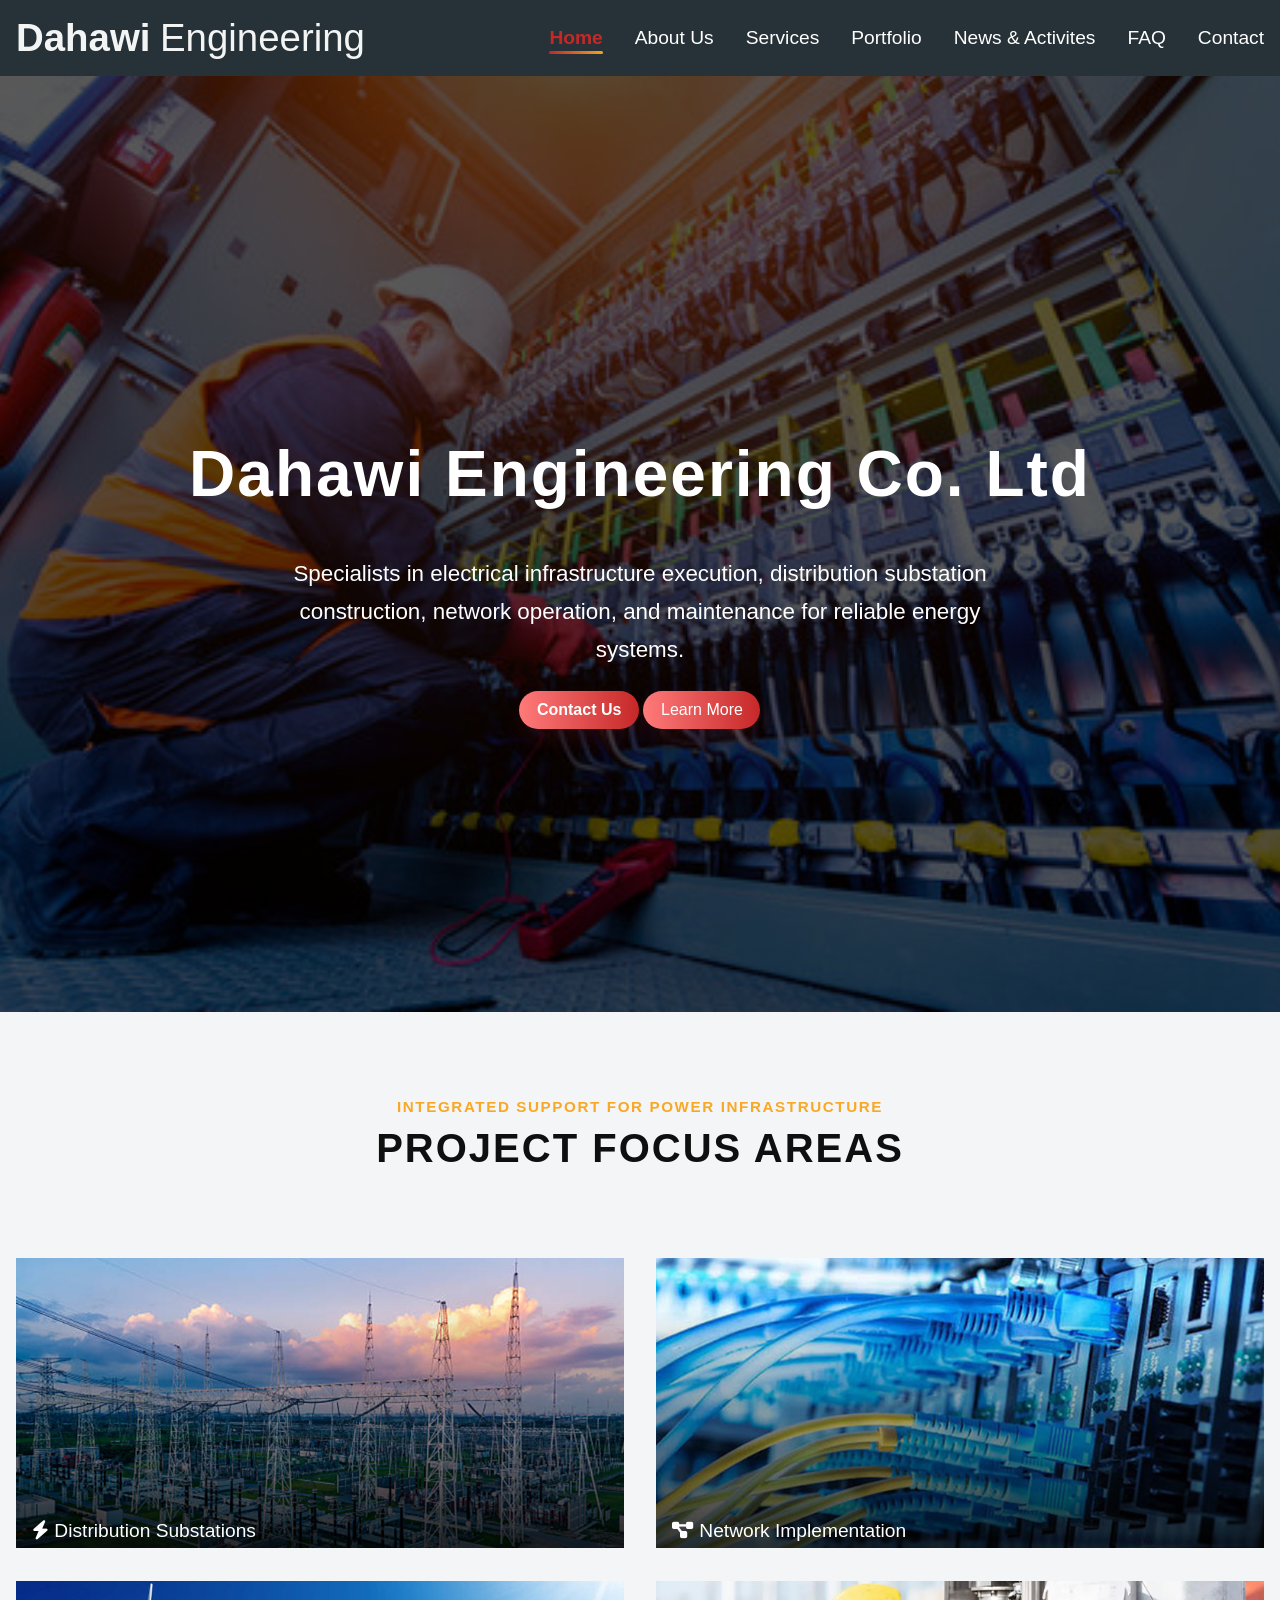
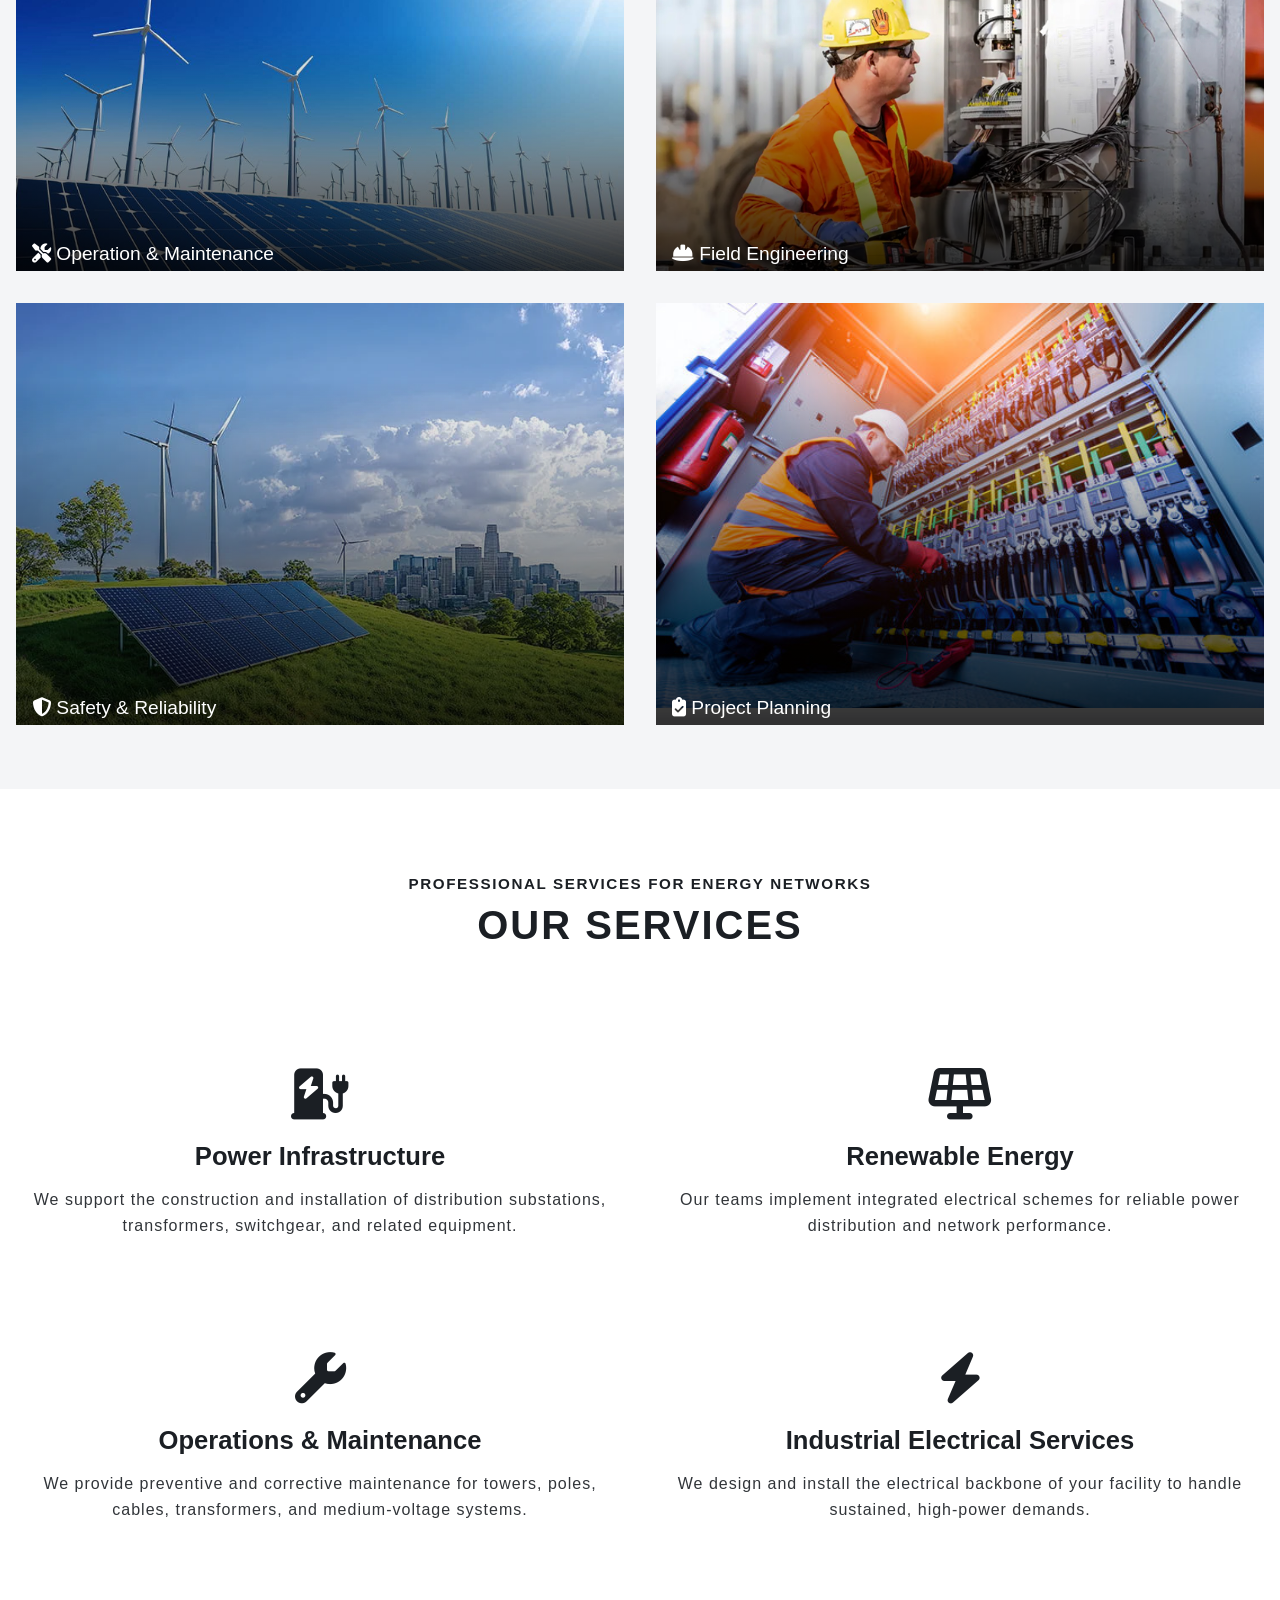
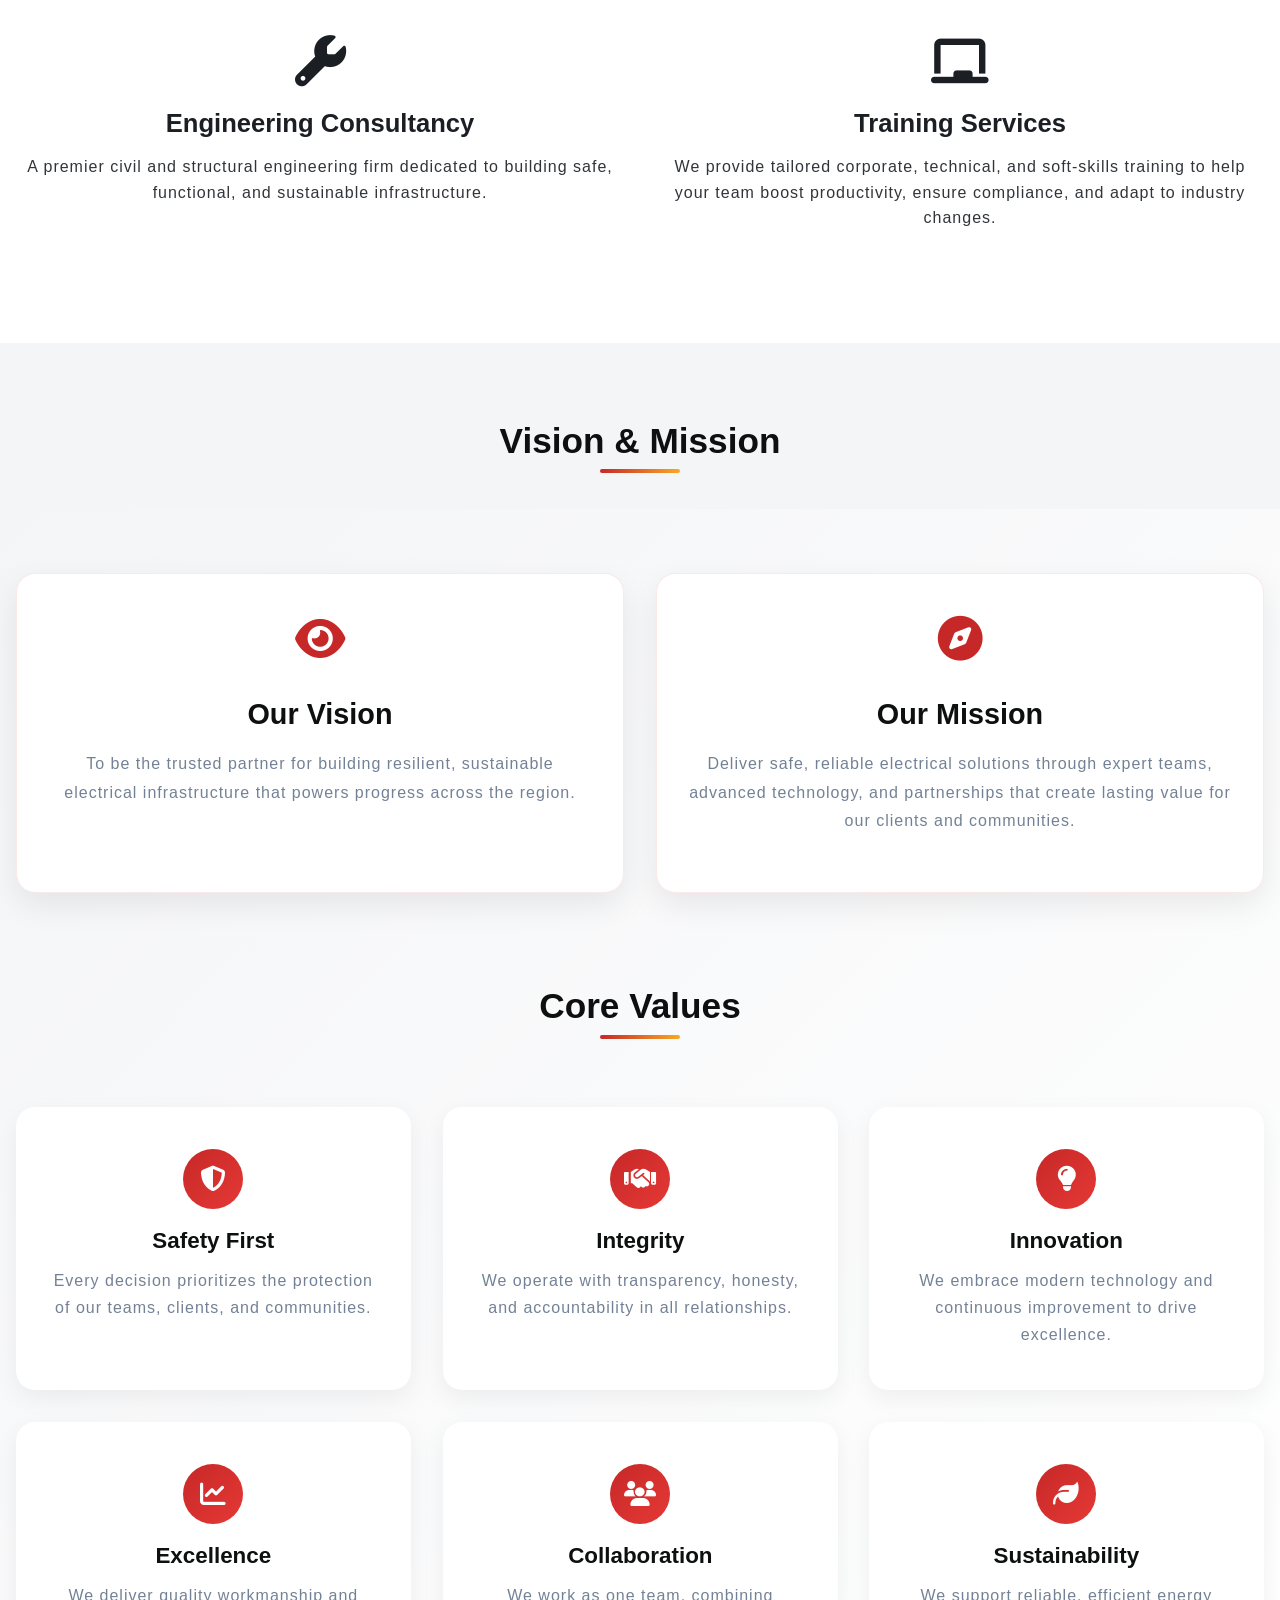
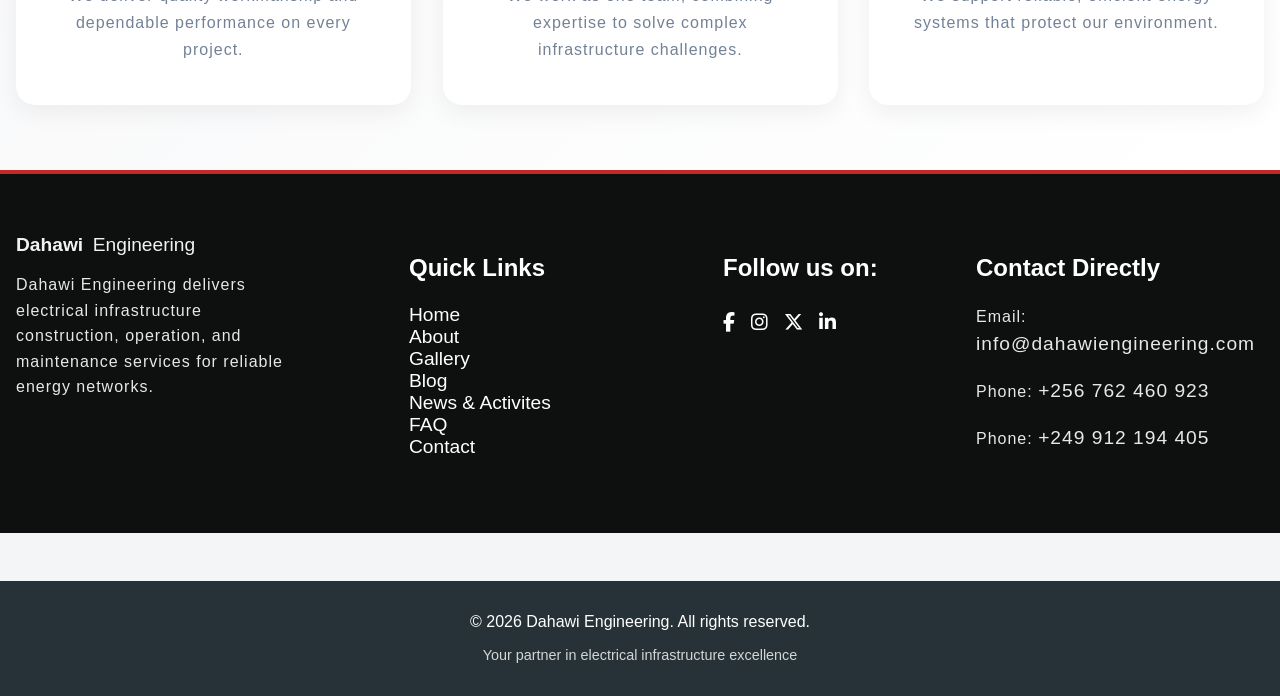
==== index.html @ 9a6f766a "Add files via upload" ====
<!DOCTYPE html>
<html lang = "en">
    <head>
        <meta charset="utf-8">
        <meta http-equiv="X-UA-Compatible" content="IE=edge">
        <title>Dahawi Engineering | Electrical Infrastructure Specialists</title>
        <meta name="description" content="Dahawi Engineering delivers electrical infrastructure construction, substation works, network operation, and maintenance services.">
        <meta name="viewport" content="width=device-width, initial-scale=1">
        <!-- font awesome cdn -->
        <link rel="stylesheet" href="https://cdnjs.cloudflare.com/ajax/libs/font-awesome/6.5.1/css/all.min.css" crossorigin="anonymous" referrerpolicy="no-referrer" />
        <!-- fonts -->
        <link rel = "stylesheet" href = "font/fonts.css">
        <!-- normalize css -->
        <link rel = "stylesheet" href = "css/normalize.css">
        <!-- custom css -->
        <link rel = "stylesheet" href = "css/utility.css">
        <link rel = "stylesheet" href = "css/style.css">
        <link rel = "stylesheet" href = "css/responsive.css">
    </head>
    <body>
        <!-- navbar  -->
        <nav class = "navbar">
            <div class = "container flex">
                        <a href = "" class = "site-brand">Dahawi<span>Engineering</span></a>

                <button type="button" id="navbar-show-btn" class="flex" aria-label="Open navigation menu">
                    <i class="fas fa-bars"></i>
                </button>
                <div id="navbar-collapse">
                    <button type="button" id="navbar-close-btn" class="flex" aria-label="Close navigation menu">
                        <i class="fas fa-times"></i>
                    </button>
                    <ul class="navbar-nav">
                        <li class="nav-item"><a href="index.html" class="nav-link active">Home</a></li>
                        <li class="nav-item"><a href="about.html" class="nav-link">About Us</a></li>
                        <li class="nav-item"><a href="gallery.html" class="nav-link">Services</a></li>
                        <li class="nav-item"><a href="blog.html" class="nav-link">Portfolio</a></li>
                        <li class="nav-item"><a href="news.html" class="nav-link">News & Activites</a></li>
                        <li class="nav-item"><a href="faq.html" class="nav-link">FAQ</a></li>
                        <li class="nav-item"><a href="contact.html" class="nav-link">Contact</a></li>
                    </ul>
                </div>
            </div>
        </nav>
        <!-- end of navbar  -->

        <!-- header -->
        <header class = "flex home-header">
            <div class = "container">
                <div class = "header-title">
                    <h1>Dahawi Engineering Co. Ltd</h1>
                    <p>Engineering Excellence • Reliable Infrastructure • Sustainable Energy.</p>
                    <div class = "hero-actions">
                        <a href = "contact.html" class = "btn">Contact Us</a>
                        <a href = "about.html" class = "btn-outline">learn More</a>
                    </div>
                </div>
            </div>
        </header>
        <!-- header -->

        <!-- featured section -->
        <section id = "featured" class = "py-4 home-focus">
            <div class = "container">
                <div class = "title-wrap">
                    <span class = "sm-title">integrated support for power infrastructure</span>
                    <h2 class = "lg-title">project focus areas</h2>
                </div>

                <div class = "featured-row">
                    <div class = "featured-item my-2 shadow">
                        <img src = "images/substations.jpg" alt = "Electrical network and substation project">
                        <div class = "featured-item-content">
                            <span>
                                <i class = "fas fa-bolt"></i>
                                Distribution Substations
                            </span>
                            <div>
                                <p class = "text">Construction and technical support for substations, transformers, switchgear, and connected power systems.</p>
                            </div>
                        </div>
                    </div>

                    <div class = "featured-item my-2 shadow">
                        <img src = "images/network.jpeg" alt = "Power transmission network">
                        <div class = "featured-item-content">
                            <span>
                                <i class = "fas fa-project-diagram"></i>
                                Network Implementation
                            </span>
                            <div>
                                <p class = "text">Execution of integrated electrical schemes, medium-voltage networks, cable works, poles, and towers.</p>
                            </div>
                        </div>
                    </div>

                    <div class = "featured-item my-2 shadow">
                        <img src = "images/operation.jpg" alt = "Electrical infrastructure engineering">
                        <div class = "featured-item-content">
                            <span>
                                <i class = "fas fa-tools"></i>
                                Operation & Maintenance
                            </span>
                            <div>
                                <p class = "text">Preventive and corrective maintenance for transmission and distribution assets to support continuous service.</p>
                            </div>
                        </div>
                    </div>

                    <div class = "featured-item my-2 shadow">
                        <img src = "images/field.webp" alt = "Engineering site support">
                        <div class = "featured-item-content">
                            <span>
                                <i class = "fas fa-hard-hat"></i>
                                Field Engineering
                            </span>
                            <div>
                                <p class = "text">Site coordination, technical supervision, and hands-on support for complex electrical infrastructure delivery.</p>
                            </div>
                        </div>
                    </div>

                    <div class = "featured-item my-2 shadow">
                        <img src = "images/safety.webp" alt = "Energy infrastructure reliability">
                        <div class = "featured-item-content">
                            <span>
                                <i class = "fas fa-shield-alt"></i>
                                Safety & Reliability
                            </span>
                            <div>
                                <p class = "text">Work practices centered on safe delivery, dependable performance, and long-term asset protection.</p>
                            </div>
                        </div>
                    </div>

                    <div class = "featured-item my-2 shadow">
                        <img src = "images/background.jpg" alt = "Power project planning">
                        <div class = "featured-item-content">
                            <span>
                                <i class = "fas fa-clipboard-check"></i>
                                Project Planning
                            </span>
                            <div>
                                <p class = "text">Structured planning support for scope, materials, timelines, teams, and technical requirements.</p>
                            </div>
                        </div>
                    </div>
                </div>
            </div>
        </section>
        <!-- end of featured section -->

        <!-- services section -->
        <section id = "services" class = "py-4">
            <div class = "container">
                <div class = "title-wrap">
                    <span class = "sm-title">professional services for energy networks</span>
                    <h2 class = "lg-title">our core capabilities</h2>
                </div>

                <div class = "services-row">
                    <div class = "services-item">
                        <span class = "services-icon">
                            <i class = "fas fa-charging-station"></i>
                        </span>
                        <h3>Power Infrastructure</h3>
                        <p class = "text">We support the construction and installation of distribution substations, transformers, switchgear, and related equipment.</p>
                        <!-- <a href = "contact.html" class = "btn">Request Service</a> -->
                    </div>

                    <div class = "services-item">
                        <span class = "services-icon">
                            <i class = "fas fa-solar-panel"></i>
                        </span>
                        <h3>Renewable Energy</h3>
                        <p class = "text">Our teams implement integrated electrical schemes for reliable power distribution and network performance.</p>
                        <!-- <a href = "about.html" class = "btn">Read More</a> -->
                    </div>

                    <div class = "services-item">
                        <span class = "services-icon">
                            <i class = "fas fa-wrench"></i>
                        </span>
                        <h3>Operations & Maintenance</h3>
                        <p class = "text">We provide preventive and corrective maintenance for towers, poles, cables, transformers, and medium-voltage systems.</p>
                        <!-- <a href = "contact.html" class = "btn">Contact Team</a> -->
                    </div>

                    <div class = "services-item">
                        <span class = "services-icon">
                            <i class = "fas fa-bolt"></i>
                        </span>
                        <h3>Industrial Electrical Services</h3>
                        <p class = "text">We design and install the electrical backbone of your facility to handle sustained, high-power demands.</p>
                        <!-- <a href = "contact.html" class = "btn">Contact Team</a> -->
                    </div>

                    <div class = "services-item">
                        <span class = "services-icon">
                            <i class = "fas fa-wrench"></i>
                        </span>
                        <h3>Engineering Consultancy</h3>
                        <p class = "text">A premier civil and structural engineering firm dedicated to building safe, functional, and sustainable infrastructure.</p>
                        <!-- <a href = "contact.html" class = "btn">Contact Team</a> -->
                    </div>

                    <div class = "services-item">
                        <span class = "services-icon">
                            <i class = "fas fa-chalkboard"></i>
                        </span>
                        <h3>Training Services</h3>
                        <p class = "text">We provide tailored corporate, technical, and soft-skills training to help your team boost productivity, ensure compliance, and adapt to industry changes.</p>
                        <!-- <a href = "contact.html" class = "btn">Contact Team</a> -->
                    </div>
                </div>
            </div>
        </section>
        <!-- end of services section -->

        <!-- portfolio vision, mission, values section -->
        <div class = "values-section">
        <h2 class = "values-title">Vision & Mission</h2>
        <section id = "portfolio-purpose" class = "py-4">
            <div class = "container">
                <div class = "purpose-header">
                    <div class = "purpose-card vision-card">
                        <div class = "purpose-icon">
                            <i class = "fas fa-eye"></i>
                        </div>
                        <h3>Our Vision</h3>
                        <p class = "text">To be the trusted partner for building resilient, sustainable electrical infrastructure that powers progress across the region.</p>
                    </div>

                    <div class = "purpose-card mission-card">
                        <div class = "purpose-icon">
                            <i class = "fas fa-compass"></i>
                        </div>
                        <h3>Our Mission</h3>
                        <p class = "text">Deliver safe, reliable electrical solutions through expert teams, advanced technology, and partnerships that create lasting value for our clients and communities.</p>
                    </div>
                </div>

                <div class = "values-section">
                    <h2 class = "values-title">Core Values</h2>
                    <div class = "values-grid">
                        <div class = "value-card">
                            <div class = "value-icon">
                                <i class = "fas fa-shield-alt"></i>
                            </div>
                            <h4>Safety First</h4>
                            <p class = "text">Every decision prioritizes the protection of our teams, clients, and communities.</p>
                        </div>

                        <div class = "value-card">
                            <div class = "value-icon">
                                <i class = "fas fa-handshake"></i>
                            </div>
                            <h4>Integrity</h4>
                            <p class = "text">We operate with transparency, honesty, and accountability in all relationships.</p>
                        </div>

                        <div class = "value-card">
                            <div class = "value-icon">
                                <i class = "fas fa-lightbulb"></i>
                            </div>
                            <h4>Innovation</h4>
                            <p class = "text">We embrace modern technology and continuous improvement to drive excellence.</p>
                        </div>

                        <div class = "value-card">
                            <div class = "value-icon">
                                <i class = "fas fa-chart-line"></i>
                            </div>
                            <h4>Excellence</h4>
                            <p class = "text">We deliver quality workmanship and dependable performance on every project.</p>
                        </div>

                        <div class = "value-card">
                            <div class = "value-icon">
                                <i class = "fas fa-users"></i>
                            </div>
                            <h4>Collaboration</h4>
                            <p class = "text">We work as one team, combining expertise to solve complex infrastructure challenges.</p>
                        </div>

                        <div class = "value-card">
                            <div class = "value-icon">
                                <i class = "fas fa-leaf"></i>
                            </div>
                            <h4>Sustainability</h4>
                            <p class = "text">We support reliable, efficient energy systems that protect our environment.</p>
                        </div>
                    </div>
                </div>
            </div>
        </section>
        <!-- end of portfolio purpose section -->

        <!-- footer -->
        <footer class = "py-4">
            <div class = "container footer-row">
                <div class = "footer-item">
                        <a href = "" class = "site-brand">Dahawi<span>Engineering</span></a>
                    <p class = "text">Dahawi Engineering delivers electrical infrastructure construction, operation, and maintenance services for reliable energy networks.</p>
                </div>

                <div class = "footer-item quick-links">
                    <h2>Quick Links</h2>
                    <ul class="quick-links-list">
                        <li><a href="index.html">Home</a></li>
                        <li><a href="about.html">About Us</a></li>
                        <li><a href="gallery.html">Services</a></li>
                        <li><a href="blog.html">Portfolio</a></li>
                        <li><a href="news.html">News & Activites</a></li>
                        <li><a href="faq.html">FAQ</a></li>
                        <li><a href="contact.html">Contact</a></li>
                    </ul>
                </div>

                <div class = "footer-item follow-us">
                    <h2>Follow us on: </h2>
                    <ul class = "social-links">
                        <li>
                            <a href = "#" aria-label = "Facebook">
                                <i class = "fab fa-facebook-f"></i>
                            </a>
                        </li>
                        <li>
                            <a href = "#" aria-label = "Instagram">
                                <i class = "fab fa-instagram"></i>
                            </a>
                        </li>
                        <li>
                            <a href = "#" aria-label = "Twitter">
                                <i class = "fab fa-x-twitter"></i>
                            </a>
                        </li>
                        <li>
                            <a href = "#" aria-label = "LinkedIn">
                                <i class = "fab fa-linkedin-in"></i>
                            </a>
                        </li>
                    </ul>
                </div>

                <div class = "subscribe-form footer-item contact">
                    <h2>Contact Directly</h2>
                    <p class = "text">Email: <a href = "mailto:info@dahawiengineering.com">info@dahawiengineering.com</a></p>
                    <p class = "text">Phone: <a href = "tel:+256762460923">+256 762 460 923</a></p>
                    <p class = "text">Phone: <a href = "tel:+249912194405">+249 912 194 405</a></p>
                </div>
            </div>
        </footer>
        <!-- end of footer -->

        <section class="footer-bottom">
            <div class="container">
                <p>&copy; 2026 Dahawi Engineering. All rights reserved.</p>
                <p>Your partner in electrical infrastructure excellence</p>
            </div>
        </section>

        <!-- js -->
        <script src = "js/script.js"></script>
    </body>
</html>
---- css/utility.css ----
html, body{
    font-family: 'Open Sans', sans-serif;
}
h1, h2, h3, h4, h5, h6{
    font-family: 'Raleway', sans-serif;
}
a{
    color: var(--dark);
    text-decoration: none;
}
ul{
    list-style-type: none;
}
button, input[type = "submit"]{
    font-size: 1rem;
    cursor: pointer;
    font-family: 'Raleway', sans-serif;
}
.container{
    max-width: 1320px;
    padding: 0 1rem;
    margin: 0 auto;
}
.flex{
    display: -webkit-box;
    display: -ms-flexbox;
    display: flex;
    -webkit-box-align: center;
        -ms-flex-align: center;
            align-items: center;
    -webkit-box-pack: center;
        -ms-flex-pack: center;
            justify-content: center;
}
.text{
    font-weight: 400;
    opacity: 0.9;
    line-height: 1.6;
    letter-spacing: 1px;
}
.form-control{
    width: 100%;
    margin: 0.6rem 0;
    max-width: 500px;
    border: 1px solid #fff;
    border-radius: 0.2rem;
    padding: 0.7rem;
    font-size: 1rem;
    font-family: 'Raleway', sans-serif;
    color: #fff;
    background-color: transparent;
    -webkit-box-sizing: border-box;
            box-sizing: border-box;
}
.btn{
    padding: 0.7rem 2.4rem;
    border-radius: 0.2rem;
    font-weight: 600;
    background-color: var(--green);
    color: #fff;
    border: 1px solid var(--green);
}
.btn:hover{
    opacity: 0.9;
    -webkit-transition: var(--trans);
    -o-transition: var(--trans);
    transition: var(--trans);
}

/* css stop transition and animation */
.resize-animation-stopper *{
    -webkit-animation: none!important;
            animation: none!important;
    -webkit-transition: none!important;
    -o-transition: none!important;
    transition: none!important;
}

.py-4{
    padding: 4rem 0;
}
img{
    width: 100%;
    display: block;
}
.title-wrap{
    text-align: center;
    padding: 1.4rem 0;
    margin-bottom: 2rem;
    letter-spacing: 2px;
    text-transform: uppercase;
}
.lg-title{
    font-size: 2.5rem;
    font-weight: 600;
}

.sm-title{
    font-size: 1.2rem;
    font-weight: 600;
}
.my-2{
    margin: 2rem 0;
}
.shadow:hover{
    -webkit-box-shadow: 0px 0px 18px -4px rgba(109, 109, 109, 0.64);
            box-shadow: 0px 0px 18px -4px rgba(109, 109, 109, 0.64);
}
---- css/style.css ----
:root{
    --bg: #f4f5f7;
    --surface: #ffffff;
    --text: #1b1f24;
    --muted: #64748b;
    --border: #d7dde5;
    --green: #c62828;
    --secondary: #f9a825;
    --light-grey: #f7f7f7;
    --dark: #0e1010;
    --nav-bg: #263238;
    --nav-text: #ffffff;
    --card-bg: #ffffff;
    --btn-bg: #c62828;
    --btn-text: #ffffff;
    --btn-border: transparent;
    --section-bg: #ffffff;
    --shadow: 0 12px 32px rgba(0,0,0,.08);
    --trans: all 0.3s ease-in-out;
}
html{
    scroll-behavior: smooth;
}

body{
    background: var(--bg);
    color: var(--text);
    transition: var(--trans);
}

.reveal{
    opacity: 0;
    transform: translate3d(0, 30px, 0) scale(0.98);
    visibility: hidden;
    filter: blur(1px);
    transition: opacity 0.85s cubic-bezier(0.22, 1, 0.36, 1), transform 0.85s cubic-bezier(0.22, 1, 0.36, 1), filter 0.85s cubic-bezier(0.22, 1, 0.36, 1), visibility 0.01s linear 0.84s;
    transition-delay: var(--reveal-delay, 0ms);
    will-change: opacity, transform, filter;
}

.reveal-left{
    transform: translate3d(-36px, 24px, 0) scale(0.985);
}

.reveal-right{
    transform: translate3d(36px, 24px, 0) scale(0.985);
}

.reveal-up{
    transform: translate3d(0, 42px, 0) scale(0.985);
}

.reveal.active{
    opacity: 1;
    transform: translate3d(0, 0, 0) scale(1);
    visibility: visible;
    filter: blur(0);
}

@media (prefers-reduced-motion: reduce) {
    .reveal{
        transition: none !important;
        transform: none !important;
        opacity: 1 !important;
        visibility: visible !important;
        filter: none !important;
    }
}

html[lang="ar"]{
    direction: rtl;
}
html[lang="ar"] .navbar .container,
html[lang="ar"] .footer-row{
    direction: rtl;
}
.theme-dark{
    --bg: #10151f;
    --surface: #17212d;
    --text: #e2e8f0;
    --muted: #cbd5e1;
    --border: #334155;
    --nav-bg: #111827;
    --nav-text: #f8fafc;
    --card-bg: #1b2433;
    --btn-bg: #f59e0b;
    --btn-text: #0f172a;
    --btn-border: transparent;
    --section-bg: #111827;
    --shadow: 0 12px 32px rgba(0,0,0,.37);
}
.theme-dark .navbar,
.theme-dark .footer,
.theme-dark .footer-bottom,
.theme-dark header,
.theme-dark .featured-item,
.theme-dark .services-item,
.theme-dark .test-item,
.theme-dark .contact-card,
.theme-dark .contact-form .form-control,
.theme-dark .blog-item,
.theme-dark .faq-item,
.theme-dark .gallery-item,
.theme-dark .popular-item,
.theme-dark .footer-item,
.theme-dark .about-left,
.theme-dark .contact-right,
.theme-dark .contact-left,
.theme-dark .about-visual,
.theme-dark .subscribe-form,
.theme-dark .blog-item-top,
.theme-dark .faq-answer,
.theme-dark .faq-question{
    background: var(--card-bg) !important;
    color: var(--text) !important;
    border-color: var(--border) !important;
}
.theme-dark .site-brand,
.theme-dark .nav-link,
.theme-dark .text,
.theme-dark .sm-title,
.theme-dark .lg-title,
.theme-dark .footer-item h2,
.theme-dark .contact-link,
.theme-dark .faq-question-text,
.theme-dark .faq-answer-content,
.theme-dark .about-points div span,
.theme-dark .contact-item span,
.theme-dark .contact-item a,
.theme-dark .popular-item span,
.theme-dark .blog-item-bottom span,
.theme-dark .blog-item-bottom a,
.theme-dark .contact-cta span,
.theme-dark .contact-cta p,
.theme-dark .footer-bottom p{
    color: var(--text) !important;
}
.theme-dark .btn{
    background: var(--btn-bg) !important;
    color: var(--btn-text) !important;
    border-color: var(--btn-border) !important;
}
.theme-dark .btn-outline{
    border-color: var(--btn-text) !important;
    color: var(--btn-text) !important;
}
.theme-dark .icon-btn{
    background: #1f2937;
    color: var(--btn-text);
    border-color: #334155;
}
.theme-dark input,
.theme-dark textarea,
.theme-dark select{
    background: #17212d;
    color: #e2e8f0;
    border: 1px solid #334155;
}
.theme-dark .navbar{
    background: var(--nav-bg) !important;
}
.theme-dark .navbar .nav-link{
    color: var(--nav-text) !important;
}
.theme-dark .navbar .nav-link:hover,
.theme-dark .navbar .nav-link.active{
    color: #fbbf24 !important;
}
.theme-dark .footer-bottom{
    background: #0f172a !important;
}
.navbar{
    position: fixed;
    top: 0;
    width: 100%;
    background-color: var(--nav-bg);
    padding: 1rem 0;
    z-index: 999;
}
.navbar .container{
    -webkit-box-pack: justify;
        -ms-flex-pack: justify;
            justify-content: space-between;
}
.top-controls{
    display: flex;
    align-items: center;
    gap: 0.75rem;
    margin-left: auto;
}
.icon-btn{
    display: inline-flex;
    align-items: center;
    gap: 0.5rem;
    border: 1px solid rgba(255,255,255,0.18);
    background: rgba(255,255,255,0.08);
    color: var(--nav-text);
    padding: 0.75rem 0.95rem;
    border-radius: 0.5rem;
    cursor: pointer;
    transition: var(--trans);
    font-size: 0.95rem;
}
.icon-btn i{
    font-size: 1rem;
}
.icon-btn:hover{
    opacity: 0.92;
}
.site-brand{
    color: var(--nav-text);
    font-size: 2.4rem;
    font-family: 'Raleway', sans-serif;
    font-weight: 600;
    opacity: 0.95;
    display: inline-flex;
    align-items: center;
    gap: 0.6rem;
}
.site-brand span{
    font-weight: 300;
}
.site-brand img{
    height: 48px;
    width: auto;
    display: block;
}
#navbar-show-btn{
    background: transparent;
    color: var(--nav-text);
    font-size: 2rem;
    opacity: 0.9;
    -webkit-transition: var(--trans);
    -o-transition: var(--trans);
    transition: var(--trans);
    border: none;
}
#navbar-show-btn:hover{
    opacity: 1;
}

/* navbar side menu */
#navbar-collapse{
    background-color: var(--green);
    position: fixed;
    top: 0;
    right: 0;
    width: 300px;
    height: 100%;
    padding: 2rem;
    -webkit-transform: translateX(100%);
        -ms-transform: translateX(100%);
            transform: translateX(100%);
    -webkit-transition: var(--trans);
    -o-transition: var(--trans);
    transition: var(--trans);
}
.navbar-collapse-rmw{
    /* js related */
    -webkit-transform: translateX(0)!important;
        -ms-transform: translateX(0)!important;
            transform: translateX(0)!important;
}
#navbar-close-btn{
    background: none;
    color: var(--nav-text);
    width: 35px;
    height: 35px;
    border-radius: 0.2rem;
    font-size: 2rem;
    -webkit-transition: var(--trans);
    -o-transition: var(--trans);
    transition: var(--trans);
    position: absolute;
    right: 1rem;
    top: 2rem;
    border: none;
}
#navbar-close-btn:hover{
    background-color: var(--secondary);
    color: var(--green);
}
.navbar-nav{
    margin-top: 5rem;
}
.nav-item{
    margin: 1.6rem 0;
}
.nav-link{
    color: var(--nav-text);
    font-size: 1.2rem;
    -webkit-transition: var(--trans);
    -o-transition: var(--trans);
    transition: var(--trans);
}
.nav-link:hover{
    opacity: 0.8;
}

/* Modern rounded buttons */
.btn{
    display: inline-flex;
    align-items: center;
    gap: 0.6rem;
    padding: 0.6rem 1.1rem;
    border-radius: 999px;
    background: linear-gradient(90deg, #ff7a7a 0%, #c62828 100%);
    color: #ffffff;
    border: none;
    box-shadow: 0 10px 22px rgba(198,40,40,0.12);
    text-decoration: none;
    cursor: pointer;
    transition: var(--trans);
}
.btn:hover{
    background: #ffffff;
    color: #c62828;
    transform: translateY(-3px);
    box-shadow: 0 14px 36px rgba(2,6,23,0.18);
}
.btn:focus{ outline: 3px solid rgba(198,40,40,0.14); outline-offset: 2px; }

.btn-outline{
    display: inline-flex;
    align-items: center;
    gap: 0.6rem;
    padding: 0.6rem 1.1rem;
    border-radius: 999px;
    background: linear-gradient(90deg, #ff7a7a 0%, #c62828 100%);
    color: #ffffff;
    border: none;
    box-shadow: 0 10px 22px rgba(198,40,40,0.12);
    text-decoration: none;
    cursor: pointer;
    transition: var(--trans);
}

.btn-outline:hover{ 
    background: #ffffff;
    color: #c62828;
    transform: translateY(-3px);
    box-shadow: 0 14px 36px rgba(2,6,23,0.18);
}
.btn-outline:focus{ outline: 3px solid rgba(198,40,40,0.14); outline-offset: 3px; }

/* Ensure theme-dark buttons remain visible */
.theme-dark .btn{
    background: linear-gradient(90deg,#ff7a7a 0%, #c62828 100%) !important;
    color: #0b0b0b !important;
}
.theme-dark .btn:hover{ background: #fff !important; color: #c62828 !important; }

/* header */
header{
    min-height: 100vh;
    padding-top: 7rem;
    background: -webkit-gradient(linear, left top, left bottom, from(rgba(0, 0, 0, 0.65)), to(rgba(0, 0, 0, 0.65))), url(../images/background.jpg) center/cover no-repeat;
    background: -o-linear-gradient(rgba(0, 0, 0, 0.65), rgba(0, 0, 0, 0.65)), url(../images/background.jpg) center/cover no-repeat;
    background: linear-gradient(rgba(0, 0, 0, 0.65), rgba(0, 0, 0, 0.65)), url(../images/background.jpg) center/cover no-repeat;
    -webkit-box-orient: vertical;
    -webkit-box-direction: normal;
        -ms-flex-direction: column;
            flex-direction: column;
    color: #fff;
    text-align: center;
}
.header-title h1{
    font-size: 2.8rem;
    letter-spacing: 2px;
    -webkit-animation: bounce-in-top 1.1s both;
            animation: bounce-in-top 1.1s both;
}
.header-title p{
    text-align: center;
    margin: 1.4rem auto;
    padding: 0 1rem;
    max-width: 700px;
    font-weight: 400;
    font-size: 1rem;
    line-height: 1.7;
}

@-webkit-keyframes bounce-in-top{
    0%{
        -webkit-transform: translateY(-500px);
                transform: translateY(-500px);
        -webkit-animation-timing-function: ease-in;
                animation-timing-function: ease-in;
        opacity: 0;
    }
    38%{
        -webkit-transform: translateY(0);
                transform: translateY(0);
        -webkit-animation-timing-function: ease-out;
                animation-timing-function: ease-out;
        opacity: 1;
    }
    55%{
        -webkit-transform: translateY(-65px);
                transform: translateY(-65px);
        -webkit-animation-timing-function: ease-in;
                animation-timing-function: ease-in;
    }
    72%{
        -webkit-transform: translateY(0);
                transform: translateY(0);
        -webkit-animation-timing-function: ease-out;
                animation-timing-function: ease-out;
    }
    81%{
        -webkit-transform: translateY(-28px);
                transform: translateY(-28px);
        -webkit-animation-timing-function: ease-in;
                animation-timing-function: ease-in;
    }
    90%{
        -webkit-transform: translateY(0);
                transform: translateY(0);
        -webkit-animation-timing-function: ease-out;
                animation-timing-function: ease-out;
    }
    95%{
        -webkit-transform: translateY(-8px);
                transform: translateY(-8px);
        -webkit-animation-timing-function: ease-in;
                animation-timing-function: ease-in;
    }
    100%{
        -webkit-transform: translateY(0);
                transform: translateY(0);
        -webkit-animation-timing-function: ease-out;
                animation-timing-function: ease-out;
    }
}

@keyframes bounce-in-top{
    0%{
        -webkit-transform: translateY(-500px);
                transform: translateY(-500px);
        -webkit-animation-timing-function: ease-in;
                animation-timing-function: ease-in;
        opacity: 0;
    }
    38%{
        -webkit-transform: translateY(0);
                transform: translateY(0);
        -webkit-animation-timing-function: ease-out;
                animation-timing-function: ease-out;
        opacity: 1;
    }
    55%{
        -webkit-transform: translateY(-65px);
                transform: translateY(-65px);
        -webkit-animation-timing-function: ease-in;
                animation-timing-function: ease-in;
    }
    72%{
        -webkit-transform: translateY(0);
                transform: translateY(0);
        -webkit-animation-timing-function: ease-out;
                animation-timing-function: ease-out;
    }
    81%{
        -webkit-transform: translateY(-28px);
                transform: translateY(-28px);
        -webkit-animation-timing-function: ease-in;
                animation-timing-function: ease-in;
    }
    90%{
        -webkit-transform: translateY(0);
                transform: translateY(0);
        -webkit-animation-timing-function: ease-out;
                animation-timing-function: ease-out;
    }
    95%{
        -webkit-transform: translateY(-8px);
                transform: translateY(-8px);
        -webkit-animation-timing-function: ease-in;
                animation-timing-function: ease-in;
    }
    100%{
        -webkit-transform: translateY(0);
                transform: translateY(0);
        -webkit-animation-timing-function: ease-out;
                animation-timing-function: ease-out;
    }
}

.header-form{
    background: rgba(0, 0, 0, 0.5);
    padding: 3rem;
    border-radius: 0.2rem;
}
.header-form h3{
    font-size: 1.2rem;
}
.header-form form{
    -webkit-box-orient: vertical;
    -webkit-box-direction: normal;
        -ms-flex-direction: column;
            flex-direction: column;
    margin-top: 1.8rem;
}
.header-form form .form-control{
    -webkit-box-shadow: 2px 4px 4px rgba(0, 0, 0, 0.4);
            box-shadow: 2px 4px 4px rgba(0, 0, 0, 0.4);
}
.header-form input[type = "date"]{
    text-transform: uppercase;
}
.header-form input:not([type = "submit"])::-webkit-input-placeholder{
    color: #fff;
}
.header-form input:not([type = "submit"])::-moz-placeholder{
    color: #fff;
}
.header-form input:not([type = "submit"]):-ms-input-placeholder{
    color: #fff;
}
.header-form input:not([type = "submit"])::-ms-input-placeholder{
    color: #fff;
}
.header-form input:not([type = "submit"])::placeholder{
    color: #fff;
}
::-webkit-calendar-picker-indicator{
    -webkit-filter: invert(1);
            filter: invert(1);
}
.header-form .btn{
    margin-top: 0.8rem;
}

/* change background on scroll */
.navbar-cng{
    background-color: #fff;
    -webkit-box-shadow: 0px 4px 5px 0px rgba(48, 48, 48, 0.2);
            box-shadow: 0px 4px 5px 0px rgba(48, 48, 48, 0.2);
    -webkit-transition: var(--trans);
    -o-transition: var(--trans);
    transition: var(--trans);
}
.navbar-cng .site-brand{
    color: var(--dark);
}
.navbar-cng .site-brand span{
    color: var(--green);
}
.navbar-cng #navbar-show-btn{
    color: var(--green);
}

/* featured */
.featured-item{
    position: relative;
    width: 100%;
    overflow: hidden;
    -webkit-transition: var(--trans);
    -o-transition: var(--trans);
    transition: var(--trans);
}
.featured-item::after{
    content: "";
    position: absolute;
    top: 0;
    left: 0;
    width: 100%;
    height: 100%;
    z-index: 1;
    background: -webkit-gradient(linear, left top, left bottom, from(transparent), color-stop(18%, transparent), color-stop(99%, rgba(0, 0, 0, 0.8)), to(rgba(0, 0, 0, 0.8)));
    background: -o-linear-gradient(top, transparent 0%, transparent 18%, rgba(0, 0, 0, 0.8) 99%, rgba(0, 0, 0, 0.8) 100%);
    background: linear-gradient(to bottom, transparent 0%, transparent 18%, rgba(0, 0, 0, 0.8) 99%, rgba(0, 0, 0, 0.8) 100%);
}
.featured-item-content{
    position: absolute;
    bottom: 0;
    left: 0;
    z-index: 2;
    color: #fff;
    width: 100%;
    padding: 1rem;
    -webkit-transform: translateY(68%);
        -ms-transform: translateY(68%);
            transform: translateY(68%);
    -webkit-transition: var(--trans);
    -o-transition: var(--trans);
    transition: var(--trans);
}
.featured-item-content span{
    font-size: 1.2rem;
    display: block;
    margin-bottom: 1.2rem;
    text-transform: capitalize;
}
.featured-item-content .text{
    color: #fff;
    -webkit-transition: var(--trans);
    -o-transition: var(--trans);
    transition: var(--trans);
}
.featured-item:hover .featured-item-content{
    -webkit-transform: translateY(0);
        -ms-transform: translateY(0);
            transform: translateY(0);
}

/* services (converted to Core Capabilities — background removed) */
#services{
    /* removed hero background image to make this a neutral content section */
    background: var(--section-bg);
}
#services *{
    color: var(--text);
}
.services-item{
    text-align: center;
    padding: 2rem 0.5rem;
    margin: 2rem 0;
}
.services-icon{
    font-size: 3.2rem;
}
.services-item h3{
    margin: 1rem 0;
    font-size: 1.6rem;
}
.services-item .btn{
    margin-top: 1.6rem;
    display: inline-block;
}

/* executive board */
#executive-board{
    background: var(--light-grey);
}
#executive-board *{
    color: var(--text);
}
.board-row{
    display: grid;
    gap: 2rem;
}
.board-card{
    background: var(--surface);
    border-radius: 1.2rem;
    overflow: hidden;
    box-shadow: var(--shadow);
    border: 1px solid rgba(0, 0, 0, 0.05);
    transition: var(--trans);
    transform: translateY(30px);
    opacity: 0;
    animation: fade-up 0.8s ease-out forwards;
}
.board-card:nth-child(1){
    animation-delay: 0.1s;
}
.board-card:nth-child(2){
    animation-delay: 0.2s;
}
.board-card:nth-child(3){
    animation-delay: 0.3s;
}
.board-card:hover{
    transform: translateY(-5px) scale(1.01);
    box-shadow: 0 24px 48px rgba(0, 0, 0, 0.12);
}
.board-image img{
    width: 100%;
    height: 320px;
    object-fit: cover;
    display: block;
}
.board-content{
    padding: 2rem;
}
.board-content h3{
    margin: 0;
    font-size: 1.8rem;
}
.board-title{
    margin: 0.8rem 0 1rem;
    color: var(--muted);
    font-size: 0.95rem;
    letter-spacing: 0.08em;
    text-transform: uppercase;
}
#executive-board .text{
    line-height: 1.8;
}
#ceo-message{
    background: rgba(252, 253, 255, 0.95);
}
.ceo-row{
    display: grid;
    gap: 2rem;
    align-items: center;
}
.ceo-copy{
    background: #ffffff;
    padding: 2rem;
    border-radius: 1.5rem;
    border: 1px solid rgba(198, 40, 40, 0.12);
    box-shadow: 0 26px 50px rgba(14, 21, 33, 0.08);
}
.ceo-copy .text{
    margin-bottom: 1rem;
    line-height: 1.85;
}
.ceo-signature{
    margin-top: 1.6rem;
    font-weight: 700;
    color: var(--green);
}
.ceo-image{
    overflow: hidden;
    border-radius: 1.5rem;
    width: 100%;
    max-width: 380px;
}
.ceo-image img{
    width: 100%;
    height: 380px;
    object-fit: cover;
    display: block;
}
.ceo-copy h3{
    margin-top: 0;
    font-size: 2rem;
}
.ceo-signature{
    margin-top: 1.6rem;
    font-weight: 700;
    color: var(--green);
}
@media screen and (min-width: 768px){
    .ceo-row{
        grid-template-columns: 380px 1fr;
    }
}
@keyframes fade-up{
    from{
        opacity: 0;
        transform: translateY(30px);
    }
    to{
        opacity: 1;
        transform: translateY(0);
    }
}

/* testimonials */
#testimonials{
    background-color: var(--light-grey);
}
.test-item{
    border: 2px solid var(--light-grey);
    padding: 2rem 1rem;
    position: relative;
    background-color: #fff;
    border-radius: 0.2rem;
    margin: 2rem 0 14rem 0;
}
.test-item::after{
    content: "";
    position: absolute;
    bottom: -20px;
    left: 50%;
    -webkit-transform: translateX(-50%);
        -ms-transform: translateX(-50%);
            transform: translateX(-50%);
    width: 0;
    height: 0;
    border-left: 20px solid transparent;
    border-right: 20px solid transparent;
    border-top: 20px solid #fff;
}
.test-item-info{
    position: absolute;
    top: 110%;
    left: 50%;
    -webkit-transform: translateX(-50%);
        -ms-transform: translateX(-50%);
            transform: translateX(-50%);
    text-align: center;
}
.test-item-info img{
    width: 100px;
    height: 100px;
    border-radius: 100%;
    margin: 1rem;
}
.test-item-info h3{
    font-size: 1rem;
}

/* video */
.video-wrapper{
    height: 500px;
    position: relative;
}
.video-wrapper video{
    width: 100%;
    height: 100%;
    -o-object-fit: cover;
       object-fit: cover;
}
#play-btn{
    position: absolute;
    z-index: 5;
    width: 70px;
    height: 70px;
    background-color: var(--green);
    color: #fff;
    border: none;
    border-radius: 50%;
    font-size: 1.8rem;
    padding-left: 0.4rem;
    -webkit-transition: var(--trans);
    -o-transition: var(--trans);
    transition: var(--trans);
}
#play-btn:hover{
    -webkit-transform: scale(1.1);
        -ms-transform: scale(1.1);
            transform: scale(1.1);
}

/* footer */
footer{
    background-color: var(--dark);
    color: #fff;
    text-align: center;
    position: relative;
    overflow: hidden;
}
footer::before{
    content: "";
    position: absolute;
    background-color: var(--green);
    height: 4px;
    top: 0;
    left: 0;
    width: 100%;
}
.footer .site-brand{
    margin-bottom: 1.5rem;
    display: block;
    font-size: 2rem!important;
}
.footer-row{
    display: grid;
    grid-template-columns: repeat(auto-fit, minmax(240px, 1fr));
    gap: 2rem;
    justify-items: center;
    align-items: start;
}
.footer-item{
    margin: 0;
}

/* quick links: visible on all viewports */
.footer-item.quick-links{
    display: block;
}

/* make footer layout responsive and reorder on small screens */
@media (max-width: 768px){
    .footer-row{
        display: flex;
        flex-direction: column;
        align-items: flex-start;
    }

    .footer-item{
        width: 100%;
    }

    .footer-item.quick-links{
        display: block;
        order: 2; /* below site brand */
    }

    .footer-item.follow-us{
        order: 3;
    }

    .footer-item.contact{
        order: 4; /* move contact below follow-us */
    }
}
.footer-item a{
    font-size: 1.2rem;
    color: #fff;
    -webkit-transition: var(--trans);
    -o-transition: var(--trans);
    transition: var(--trans);
}
.footer-bottom{
    background-color: #263238;
    color: #fff;
    padding: 2rem 0;
    text-align: center;
    margin-top: 3rem;
}
.footer-bottom p{
    margin: 0;
}
.footer-bottom p + p{
    margin-top: 1rem;
    font-size: 0.9rem;
    opacity: 0.8;
}
.footer-item a:hover{
    color: var(--green);
}
.footer-item ul{
    padding: 0;
    margin: 0;
    list-style: none;
}
.footer-item h2{
    margin-bottom: 1.4rem;
}
.social-links{
    display: -webkit-box;
    display: -ms-flexbox;
    display: flex;
    -webkit-box-pack: center;
        -ms-flex-pack: center;
            justify-content: center;
    flex-wrap: wrap;
}
.social-links li{
    margin: 0.5rem;
}
.subscribe-form form{
    -webkit-box-orient: vertical;
    -webkit-box-direction: normal;
        -ms-flex-direction: column;
            flex-direction: column;
}
.subscribe-form form input{
    width: 100%;
    max-width: 300px;
}
.subscribe-form .form-control{
    border-color: rgba(255, 255, 255, 0.3);
    -webkit-transition: var(--trans);
    -o-transition: var(--trans);
    transition: var(--trans);
}
.subscribe-form .form-control:focus{
    border-color: #fff;
}
.subscribe-form form input[type = "email"]::-webkit-input-placeholder{
    color: #fff;
    opacity: 0.3;
}
.subscribe-form form input[type = "email"]::-moz-placeholder{
    color: #fff;
    opacity: 0.3;
}
.subscribe-form form input[type = "email"]:-ms-input-placeholder{
    color: #fff;
    opacity: 0.3;
}
.subscribe-form form input[type = "email"]::-ms-input-placeholder{
    color: #fff;
    opacity: 0.3;
}
.subscribe-form form input[type = "email"]::placeholder{
    color: #fff;
    opacity: 0.3;
}


/* ### GALLERY PAGE ### */
header.header-sm{
    min-height: 60vh;
}
/* gallery */
.gallery-item{
    margin: 2rem 0;
    overflow: hidden;
    position: relative;
    -webkit-transition: var(--trans);
    -o-transition: var(--trans);
    transition: var(--trans);
    cursor: pointer;
}
.gallery-item::after{
    content: "";
    z-index: 1;
    position: absolute;
    bottom: 0;
    top: 0;
    right: 0;
    left: 0;
    background: -webkit-gradient(linear, left top, left bottom, from(transparent), color-stop(18%, transparent), color-stop(99%, rgba(0, 0, 0, 0.8)), to(rgba(0, 0, 0, 0.8)));
    background: -o-linear-gradient(top, transparent 0%, transparent 18%, rgba(0, 0, 0, 0.8) 99%, rgba(0, 0, 0, 0.8) 100%);
    background: linear-gradient(to bottom, transparent 0%, transparent 18%, rgba(0, 0, 0, 0.8) 99%, rgba(0, 0, 0, 0.8) 100%);
}
.gallery-item img{
    -webkit-transition: var(--trans);
    -o-transition: var(--trans);
    transition: var(--trans);
}
.gallery-item:hover img{
    -webkit-transform: scale(1.2);
        -ms-transform: scale(1.2);
            transform: scale(1.2);
}
.zoom-icon{
    position: absolute;
    top: 50%;
    left: 50%;
    -webkit-transform: translate(-50%, -50%);
        -ms-transform: translate(-50%, -50%);
            transform: translate(-50%, -50%);
    font-size: 2rem;
    color: #fff;
    z-index: 2;
    opacity: 0;
    -webkit-transition: var(--trans);
    -o-transition: var(--trans);
    transition: var(--trans);
}
.gallery-item:hover .zoom-icon{
    opacity: 1;
}
/* img modal box */
#img-modal-box{
    position: fixed;
    top: 0;
    left: 0;
    width: 100%;
    height: 100%;
    background-color: rgba(0, 0, 0, 0.9);
    z-index: 999;
    display: none;
}
#img-modal{
    position: absolute;
    top: 50%;
    left: 50%;
    -webkit-transform: translate(-50%, -50%);
        -ms-transform: translate(-50%, -50%);
            transform: translate(-50%, -50%);
    width: 80%;
    max-width: 800px;
}
#img-modal img{
    max-width: 100%;
    width: 100%;
    height: auto;
    display: block;
}
.gallery-item img{
    width: 100%;
    height: auto;
    display: block;
}
#img-modal-box button{
    position: absolute;
    font-size: 1.4rem;
    background-color: #fff;
    width: 35px;
    height: 35px;
    border-radius: 50%;
    -webkit-transition: var(--trans);
    -o-transition: var(--trans);
    transition: var(--trans);
    border: none;
}
#img-modal-box button:hover{
    opacity: 0.9;
}
#modal-close-btn{
    top: -17.5px;
    right: -17.5px;
    z-index: 999;
}
#gallery .gallery-row{
    display: grid;
    grid-template-columns: repeat(auto-fit, minmax(240px, 1fr));
    gap: 1.5rem;
}
.gallery-item .gallery-body{
    position: absolute;
    left: 0;
    bottom: 0;
    width: 100%;
    padding: 1rem;
    background: rgba(0, 0, 0, 0.55);
    color: #fff;
    z-index: 2;
}
.gallery-item .gallery-body span{
    display: block;
    font-weight: 700;
    margin-bottom: 0.5rem;
}
.gallery-item .gallery-body .text{
    margin: 0;
    font-size: 0.95rem;
    opacity: 0.9;
}
.gallery-item:hover .gallery-body{
    background: rgba(0, 0, 0, 0.7);
}
#img-modal .gallery-modal-caption{
    margin-top: 0.75rem;
    color: #fff;
    text-align: left;
}
#img-modal .gallery-modal-caption strong{
    display: block;
    font-size: 1rem;
    margin-bottom: 0.4rem;
}
#img-modal .gallery-modal-caption p{
    margin: 0;
    font-size: 0.95rem;
    line-height: 1.4;
}

#next-btn{
    top: 50%;
    right: 1rem;
    -webkit-transform: translateY(-50%);
        -ms-transform: translateY(-50%);
            transform: translateY(-50%);
}
#prev-btn{
    top: 50%;
    left: 1rem;
    -webkit-transform: translateY(-50%);
        -ms-transform: translateY(-50%);
            transform: translateY(-50%);
}
#next-btn:hover, #prev-btn:hover{
    background-color: var(--dark);
    color: #fff;
}

/* popular section */
#popular.py-4{
    padding-bottom: 0;
}
.popular-item{
    position: relative;
    cursor: pointer;
    overflow: hidden;
    -webkit-transition: var(--trans);
    -o-transition: var(--trans);
    transition: var(--trans);
}
.popular-item::after{
    content: "";
    z-index: 1;
    position: absolute;
    bottom: 0;
    top: 0;
    right: 0;
    left: 0;
    background: -webkit-gradient(linear, left top, left bottom, from(transparent), color-stop(18%, transparent), color-stop(99%, rgba(0, 0, 0, 0.8)), to(rgba(0, 0, 0, 0.8)));
    background: -o-linear-gradient(top, transparent 0%, transparent 18%, rgba(0, 0, 0, 0.8) 99%, rgba(0, 0, 0, 0.8) 100%);
    background: linear-gradient(to bottom, transparent 0%, transparent 18%, rgba(0, 0, 0, 0.8) 99%, rgba(0, 0, 0, 0.8) 100%);
}
.popular-item div{
    position: absolute;
    color: #fff;
    z-index: 2;
    bottom: -100%;
    width: 100%;
    padding: 2rem;
    -webkit-transition: var(--trans);
    -o-transition: var(--trans);
    transition: var(--trans);
}
.popular-item .rating{
    -webkit-box-pack: start;
        -ms-flex-pack: start;
            justify-content: flex-start;
    margin: 0.7rem 0;
    font-size: 0.9rem;
    opacity: 0.8;
    padding: 0;
}
.popular-item:hover div{
    background-color: #fff;
    color: #000;
    bottom: 0;
    opacity: 0.95;
}

/* ### BLOG PAGE ### */
/* blog */
#blog{
    background-color: var(--light-grey);
}
.blog-item{
    background-color: #fff;
    -webkit-transition: var(--trans);
    -o-transition: var(--trans);
    transition: var(--trans);
}
.blog-item-top{
    position: relative;
}
.blog-date{
    position: absolute;
    background-color: var(--green);
    color: #fff;
    padding: 0.5rem;
    height: 38px;
    min-width: 160px;
    text-transform: uppercase;
    letter-spacing: 2px;
    bottom: -19px;
    left: 5%;
}
.blog-item-bottom{
    padding: 2rem 1rem;
}
.blog-item-bottom span{
    text-transform: uppercase;
    color: var(--dark);
    opacity: 0.7;
    letter-spacing: 2px;
    display: block;
    margin-top: 1rem;
}
.blog-item-bottom a{
    margin: 1rem 0;
    font-size: 1.4rem;
    display: block;
    font-family: 'Raleway',sans-serif;
    font-weight: 600;
    line-height: 1.6;
    -webkit-transition: var(--trans);
    -o-transition: var(--trans);
    transition: var(--trans);
}
.blog-item-bottom a:hover{
    opacity: 0.8;
}

/* portfolio purpose section - vision, mission, values */
#portfolio-purpose{
    background: linear-gradient(135deg, #f4f5f7 0%, #ffffff 100%);
    padding: 4rem 0;
}
.purpose-header{
    display: grid;
    gap: 2rem;
    margin-bottom: 4rem;
}
.purpose-card{
    background: var(--surface);
    padding: 2.5rem 2rem;
    border-radius: 1.2rem;
    box-shadow: var(--shadow);
    border: 1px solid rgba(198, 40, 40, 0.1);
    text-align: center;
    transition: var(--trans);
    transform: translateY(0);
    animation: slideUp 0.8s ease-out;
}
.vision-card{
    animation-delay: 0.1s;
}
.mission-card{
    animation-delay: 0.2s;
}
.purpose-card:hover{
    transform: translateY(-8px);
    box-shadow: 0 20px 50px rgba(198, 40, 40, 0.15);
    border-color: var(--green);
}
.purpose-icon{
    font-size: 2.8rem;
    color: var(--green);
    margin-bottom: 1rem;
    display: inline-block;
}
.purpose-card h3{
    font-size: 1.8rem;
    margin: 1rem 0 1.2rem;
    color: var(--dark);
}
.purpose-card .text{
    line-height: 1.8;
    color: var(--muted);
}

/* core values section */
.values-section{
    margin-top: 3rem;
}
.values-title{
    text-align: center;
    font-size: 2.2rem;
    margin-bottom: 3rem;
    color: var(--dark);
    position: relative;
    display: inline-block;
    width: 100%;
}
.values-title::after{
    content: "";
    position: absolute;
    bottom: -12px;
    left: 50%;
    transform: translateX(-50%);
    width: 80px;
    height: 4px;
    background: linear-gradient(90deg, var(--green), var(--secondary));
    border-radius: 2px;
}
.values-grid{
    display: grid;
    gap: 2rem;
    margin-top: 2rem;
}
.value-card{
    background: var(--surface);
    padding: 2.5rem 2rem;
    border-radius: 1.2rem;
    text-align: center;
    border: 2px solid transparent;
    box-shadow: 0 8px 24px rgba(0, 0, 0, 0.06);
    transition: all 0.4s cubic-bezier(0.34, 1.56, 0.64, 1);
    transform: translateY(30px) rotateX(20deg) scale(0.95);
    opacity: 0;
    animation: popIn 0.6s ease-out forwards;
    position: relative;
    overflow: hidden;
}
.value-card::before{
    content: "";
    position: absolute;
    top: 0;
    left: -100%;
    width: 100%;
    height: 100%;
    background: linear-gradient(90deg, transparent, rgba(198, 40, 40, 0.1), transparent);
    transition: left 0.5s ease;
    pointer-events: none;
}
.value-card:hover::before{
    left: 100%;
}
.value-card:nth-child(1){
    animation-delay: 0.1s;
}
.value-card:nth-child(2){
    animation-delay: 0.2s;
}
.value-card:nth-child(3){
    animation-delay: 0.3s;
}
.value-card:nth-child(4){
    animation-delay: 0.4s;
}
.value-card:nth-child(5){
    animation-delay: 0.5s;
}
.value-card:nth-child(6){
    animation-delay: 0.6s;
}
.value-card:hover{
    transform: translateY(-12px) rotateX(0deg) scale(1.02);
    border-color: var(--green);
    box-shadow: 0 20px 48px rgba(198, 40, 40, 0.2);
}
.value-icon{
    width: 60px;
    height: 60px;
    background: linear-gradient(135deg, var(--green), #e53935);
    color: white;
    font-size: 1.6rem;
    border-radius: 50%;
    display: flex;
    align-items: center;
    justify-content: center;
    margin: 0 auto 1.2rem;
    transition: var(--trans);
}
.value-card:hover .value-icon{
    transform: rotate(360deg) scale(1.15);
    box-shadow: 0 8px 20px rgba(198, 40, 40, 0.3);
}
.value-card h4{
    font-size: 1.4rem;
    margin: 1rem 0 0.8rem;
    color: var(--dark);
    font-weight: 700;
}
.value-card .text{
    color: var(--muted);
    line-height: 1.7;
    margin: 0;
}

@keyframes slideUp{
    from{
        opacity: 0;
        transform: translateY(40px);
    }
    to{
        opacity: 1;
        transform: translateY(0);
    }
}
@keyframes popIn{
    from{
        opacity: 0;
        transform: translateY(30px) rotateX(20deg) scale(0.95);
    }
    to{
        opacity: 1;
        transform: translateY(0) rotateX(0deg) scale(1);
    }
}

/* ### ABOUT PAGE ### */
/* about */
.about-header{
    background: -webkit-gradient(linear, left top, left bottom, from(rgba(0, 0, 0, 0.65)), to(rgba(0, 0, 0, 0.65))), url(../images/background.jpg) center/cover no-repeat;
    background: -o-linear-gradient(rgba(0, 0, 0, 0.65), rgba(0, 0, 0, 0.65)), url(../images/background.jpg) center/cover no-repeat;
    background: linear-gradient(rgba(0, 0, 0, 0.65), rgba(0, 0, 0, 0.65)), url(../images/background.jpg) center/cover no-repeat;
}
.about-page{
    background:
        -webkit-gradient(linear, left top, left bottom, from(rgba(248, 250, 249, 0.98)), to(rgba(238, 244, 243, 0.98))),
        url(../images/about-engineering-bg.svg) center top/cover fixed no-repeat;
    background:
        -o-linear-gradient(rgba(248, 250, 249, 0.98), rgba(238, 244, 243, 0.98)),
        url(../images/about-engineering-bg.svg) center top/cover fixed no-repeat;
    background:
        linear-gradient(rgba(248, 250, 249, 0.98), rgba(238, 244, 243, 0.98)),
        url(../images/about-engineering-bg.svg) center top/cover fixed no-repeat;
}
.about-visual{
    border-radius: 0.3rem;
    -webkit-box-shadow: 0 18px 45px rgba(14, 16, 16, 0.12);
            box-shadow: 0 18px 45px rgba(14, 16, 16, 0.12);
    overflow: hidden;
    position: relative;
}
.about-visual img{
    min-height: 360px;
    -o-object-fit: cover;
       object-fit: cover;
}
.about-badge{
    background-color: var(--green);
    bottom: 1rem;
    color: #fff;
    left: 1rem;
    max-width: 250px;
    padding: 1rem;
    position: absolute;
}
.about-badge strong{
    display: block;
    font-family: 'Raleway', sans-serif;
    font-size: 1.4rem;
    margin-bottom: 0.2rem;
}
.about-badge span{
    display: block;
    line-height: 1.5;
}
.about-right .text{
    margin-bottom: 1rem;
}
.about-right h2{
    color: var(--dark);
    line-height: 1.35;
    margin-bottom: 1.5rem;
}
.about-points{
    display: grid;
    gap: 0.8rem;
    margin-top: 2rem;
}
.about-points div{
    background-color: #fff;
    border-left: 4px solid var(--green);
    -webkit-box-shadow: 0 10px 26px rgba(14, 16, 16, 0.07);
            box-shadow: 0 10px 26px rgba(14, 16, 16, 0.07);
    display: -webkit-box;
    display: -ms-flexbox;
    display: flex;
    -webkit-box-align: center;
        -ms-flex-align: center;
            align-items: center;
    gap: 0.8rem;
    padding: 1rem;
}
.about-points i{
    color: var(--green);
    font-size: 1.25rem;
}
.about-points span{
    color: var(--dark);
    font-family: 'Raleway', sans-serif;
    font-weight: 700;
}

/* capabilities */
#capabilities{
    background-color: #fff;
}
.capability-item{
    background-color: #f8faf9;
    border: 1px solid rgba(14, 16, 16, 0.08);
    border-radius: 0.3rem;
    margin: 1.5rem 0;
    padding: 2rem 1.25rem;
    text-align: center;
    -webkit-transition: var(--trans);
    -o-transition: var(--trans);
    transition: var(--trans);
}
.capability-item:hover{
    -webkit-transform: translateY(-6px);
        -ms-transform: translateY(-6px);
            transform: translateY(-6px);
    -webkit-box-shadow: 0 16px 36px rgba(14, 16, 16, 0.1);
            box-shadow: 0 16px 36px rgba(14, 16, 16, 0.1);
}
.capability-icon{
    background-color: var(--dark);
    color: var(--green);
    font-size: 1.8rem;
    height: 64px;
    margin: 0 auto 1.2rem;
    width: 64px;
}
.capability-item h3{
    font-size: 1.35rem;
    margin-bottom: 0.8rem;
}

/* facts */
#facts{
    background: -webkit-gradient(linear, left top, left bottom, from(rgba(7, 18, 20, 0.72)), to(rgba(7, 18, 20, 0.88))), url(../images/about-engineering-bg.svg) center/cover no-repeat;
    background: -o-linear-gradient(rgba(7, 18, 20, 0.72), rgba(7, 18, 20, 0.88)), url(../images/about-engineering-bg.svg) center/cover no-repeat;
    background: linear-gradient(rgba(7, 18, 20, 0.72), rgba(7, 18, 20, 0.88)), url(../images/about-engineering-bg.svg) center/cover no-repeat;
    min-height: 80vh;
}
#facts .title-wrap{
    color: #fff;
}
#facts .sm-title{
    color: #fff;
}
#facts .lg-title{
    color: #fff;
}
.facts-item{
    color: #fff;
    text-align: center;
    padding: 2rem 0;
}
.facts-icon{
    color: var(--green);
    font-size: 3.2rem;
}
.facts-info strong{
    font-size: 2rem;
    display: block;
    margin: 1rem 0;
}
.facts-info .text{
    text-transform: uppercase;
}

/* ### CONTACT PAGE ### */
/* contact */
.contact-header{
    background: -webkit-gradient(linear, left top, left bottom, from(rgba(0, 0, 0, 0.65)), to(rgba(0, 0, 0, 0.65))), url(../images/background.jpg) center/cover no-repeat;
    background: -o-linear-gradient(rgba(0, 0, 0, 0.65), rgba(0, 0, 0, 0.65)), url(../images/background.jpg) center/cover no-repeat;
    background: linear-gradient(rgba(0, 0, 0, 0.65), rgba(0, 0, 0, 0.65)), url(../images/background.jpg) center/cover no-repeat;
}
.nav-link.active{
    color: var(--green);
    font-weight: 700;
    position: relative;
}
.nav-link.active::after{
    content: "";
    position: absolute;
    left: 0;
    bottom: -0.35rem;
    width: 100%;
    height: 3px;
    border-radius: 10px;
    background: linear-gradient(90deg, var(--green), var(--secondary));
    opacity: 0.95;
}
#navbar-collapse .nav-link.active{
    color: #fff;
    opacity: 1;
}
.navbar-cng .navbar-nav .nav-link.active{
    color: var(--green);
}
#contact{
    background:
        -webkit-gradient(linear, left top, left bottom, from(rgba(248, 250, 249, 0.94)), to(rgba(248, 250, 249, 0.98))),
        url(../images/electricity-bg.svg) center top/cover fixed no-repeat;
    background:
        -o-linear-gradient(rgba(248, 250, 249, 0.94), rgba(248, 250, 249, 0.98)),
        url(../images/electricity-bg.svg) center top/cover fixed no-repeat;
    background:
        linear-gradient(rgba(248, 250, 249, 0.94), rgba(248, 250, 249, 0.98)),
        url(../images/electricity-bg.svg) center top/cover fixed no-repeat;
}
.contact-left, .contact-card{
    background-color: #fff;
    border: 1px solid rgba(14, 16, 16, 0.08);
    border-radius: 0.3rem;
    -webkit-box-shadow: 0 18px 45px rgba(14, 16, 16, 0.08);
            box-shadow: 0 18px 45px rgba(14, 16, 16, 0.08);
}
.contact-left{
    padding: 1.5rem;
}
.form-group{
    margin-bottom: 1.2rem;
}
.form-group label{
    color: var(--dark);
    display: block;
    font-family: 'Raleway', sans-serif;
    font-weight: 700;
    margin-bottom: 0.5rem;
}
.contact-form .form-control{
    border: 1px solid rgba(14, 16, 16, 0.16);
    border-radius: 0.25rem;
    color: var(--dark);
    display: block;
    margin: 0;
    max-width: 100%;
    min-height: 48px;
    outline: none;
    -webkit-transition: var(--trans);
    -o-transition: var(--trans);
    transition: var(--trans);
}
.contact-form textarea.form-control{
    min-height: 150px;
    resize: vertical;
}
.contact-form select.form-control{
    color: var(--dark);
}
.contact-form .form-control:focus{
    border-color: var(--green);
    -webkit-box-shadow: 0 0 0 4px rgba(249, 168, 37, 0.16);
            box-shadow: 0 0 0 4px rgba(249, 168, 37, 0.16);
}
.contact-submit{
    display: -webkit-inline-box;
    display: -ms-inline-flexbox;
    display: inline-flex;
    -webkit-box-align: center;
        -ms-flex-align: center;
            align-items: center;
    gap: 0.6rem;
    margin-top: 0.5rem;
}
.contact-card{
    padding: 1.5rem;
    height: 90%;
}
.contact-card h3{
    font-size: 1.6rem;
    margin-bottom: 0.8rem;
}
.contact-card > .text{
    margin-bottom: 2rem;
}
.contact-icon{
    background-color: var(--green);
    color: #fff;
    -ms-flex-negative: 0;
        flex-shrink: 0;
    width: 54px;
    height: 54px;
    border-radius: 0.25rem;
    margin: 0 auto 1rem;
    font-size: 1.35rem;
}
.contact-item{
    border-top: 1px solid rgba(14, 16, 16, 0.08);
    margin: 0;
    padding: 1.2rem 0;
    text-align: center;
}
.contact-item:last-child{
    padding-bottom: 0;
}
.contact-item div span{
    color: var(--dark);
    font-weight: 700;
    font-family: "Raleway", sans-serif;
    font-size: 1.1rem;
    display: block;
    margin-bottom: 0.35rem;
}
.contact-link{
    color: #4d5656;
    line-height: 1.6;
    -webkit-transition: var(--trans);
    -o-transition: var(--trans);
    transition: var(--trans);
}
.contact-link:hover{
    color: var(--green);
}
.contact-cta{
    background-color: var(--dark);
    color: #fff;
    display: grid;
    gap: 1rem;
    margin-top: 3rem;
    padding: 1.5rem;
    border-radius: 0.3rem;
}
.contact-cta span{
    display: block;
    font-family: 'Raleway', sans-serif;
    font-size: 1.35rem;
    font-weight: 700;
    margin-bottom: 0.4rem;
}
.contact-cta .text{
    color: #fff;
    margin: 0;
}
.contact-cta .btn{
    align-self: center;
    justify-self: start;
    white-space: nowrap;
}

            .faq-section {
                padding: 4rem 0;
                background-color: #f9f9f9;
            }

            .faq-container {
                max-width: 800px;
                margin: 0 auto;
            }

            .faq-item {
                background-color: #fff;
                border: 1px solid #e0e0e0;
                margin-bottom: 1rem;
                border-radius: 0.4rem;
                overflow: hidden;
                box-shadow: 0 2px 4px rgba(0, 0, 0, 0.05);
                transition: all 0.3s ease-in-out;
            }

            .faq-item:hover {
                box-shadow: 0 4px 8px rgba(0, 0, 0, 0.1);
            }

            .faq-item.active {
                border-color: var(--green);
            }

            .faq-question {
                padding: 1.5rem;
                background-color: #fff;
                cursor: pointer;
                display: flex;
                justify-content: space-between;
                align-items: center;
                font-size: 1.1rem;
                font-weight: 600;
                color: var(--dark);
                transition: all 0.3s ease-in-out;
                border-bottom: 1px solid #e0e0e0;
            }

            .faq-item.active .faq-question {
                background-color: #f5f5f5;
                border-bottom-color: var(--green);
            }

            .faq-question:hover {
                background-color: #f9f9f9;
            }

            .faq-question-text {
                flex: 1;
            }

            .faq-icon {
                width: 30px;
                height: 30px;
                background-color: var(--green);
                color: #fff;
                border-radius: 50%;
                display: flex;
                align-items: center;
                justify-content: center;
                margin-left: 1rem;
                transition: transform 0.3s ease-in-out;
                flex-shrink: 0;
            }

            .faq-item.active .faq-icon {
                transform: rotate(180deg);
            }

            .faq-answer {
                max-height: 0;
                opacity: 0;
                overflow: hidden;
                transition: max-height 0.35s ease-in-out, opacity 0.35s ease-in-out;
                background-color: #fff;
            }

            .faq-item.active .faq-answer {
                max-height: 1000px;
                opacity: 1;
            }

            .faq-answer-content {
                padding: 0 1.5rem;
                padding-bottom: 1.5rem;
                color: #555;
                line-height: 1.8;
                font-size: 1rem;
            }

            .faq-title {
                text-align: center;
                margin-bottom: 3rem;
            }

            .sm-title {
                color: var(--secondary);
                font-size: 0.95rem;
                font-weight: 600;
                text-transform: uppercase;
                letter-spacing: 0.1rem;
            }

            .lg-title {
                font-size: 2.5rem;
                color: var(--dark);
                margin-top: 0.5rem;
                font-weight: 700;
            }

            @media (max-width: 768px) {
                .faq-section {
                    padding: 2rem 0;
                }

                .lg-title {
                    font-size: 1.8rem;
                }

                .faq-question {
                    padding: 1.2rem;
                    font-size: 1rem;
                }

                .faq-answer-content {
                    padding: 0 1.2rem 1.2rem 1.2rem;
                }

                .faq-icon {
                    width: 25px;
                    height: 25px;
                    margin-left: 0.8rem;
                }
            }
            

/* About page point hover effects */
.about-points div{
    display: flex;
    align-items: center;
    gap: 0.8rem;
    padding: 0.8rem 1rem;
    border-radius: 0.6rem;
    transition: transform 0.18s ease, box-shadow 0.18s ease, background 0.18s ease;
}
.about-points div i{
    font-size: 1.25rem;
    color: var(--green);
    min-width: 36px;
    text-align: center;
}
.about-points div span{
    font-weight: 600;
}
.about-points div:hover{
    transform: translateY(-6px);
    box-shadow: 0 10px 24px rgba(16,24,40,0.08);
    background: rgba(0,0,0,0.03);
}

/* Board / testimonials */
.board-row{
    display: flex;
    gap: 1.6rem;
    flex-wrap: wrap;
    justify-content: center;
}
.board-card{
    background: var(--card-bg);
    border-radius: 0.6rem;
    padding: 1.2rem;
    width: 300px;
    box-shadow: 0 6px 18px rgba(16,24,40,0.06);
    text-align: center;
}
.board-image img{
    width: 110px;
    height: 110px;
    object-fit: cover;
    border-radius: 50%;
    display: block;
    margin: 0 auto 0.6rem auto;
}
.board-content h3{
    margin: 0.25rem 0 0.25rem 0;
}
.board-title{
    color: var(--secondary);
    font-weight: 600;
    margin-bottom: 0.6rem;
}

/* Blog item tweaks for 'Electrical completed projects' */
.blog-item-top .blog-date{
    display: inline-block;
    background: #c62828; /* red rectangle */
    color: #fff;
    padding: 0.35rem 0.7rem;
    border-radius: 0.25rem;
    font-size: 0.85rem;
    text-transform: uppercase;
    font-weight: 700;
}
---- css/responsive.css ----
@media screen and (max-width: 460px){
    .featured-item-content{
        -webkit-transform: translateY(68%);
            -ms-transform: translateY(68%);
                transform: translateY(68%);
    }
}

@media screen and (min-width: 678px){
    .test-item::after{
        left: 4rem;
        -webkit-transform: translateX(0);
            -ms-transform: translateX(0);
                transform: translateX(0);
    }
    .test-item-info{
        left: 1rem;
        -webkit-transform: translateX(0);
            -ms-transform: translateX(0);
                transform: translateX(0);
        text-align: left;
        display: grid;
        grid-template-columns: repeat(2, 1fr);
        -webkit-box-align: center;
            -ms-flex-align: center;
                align-items: center;
    }
}

@media screen and (min-width: 768px){
    .header-title p{
        font-size: 1.4rem;
    }
    .featured-row, .services-row, .footer-row{
        display: grid;
        grid-template-columns: repeat(2, 1fr);
        gap: 2rem;
    }
    .featured-item, .services-item, .capability-item{
        margin: 0;
    }
    .footer-row{
        text-align: left;
    }
    .social-links{
        -webkit-box-pack: start;
            -ms-flex-pack: start;
                justify-content: start;
    }
    .social-links li:nth-child(1){
        margin-left: 0;
    }
    .subscribe-form form{
        -webkit-box-align: start;
            -ms-flex-align: start;
                align-items: flex-start;
    }

    .gallery-row, .popular-row, .blog-row, .facts-row, .capability-row, .news-row, .activities-grid, .awards-row{
        display: grid;
        grid-template-columns: repeat(2, 1fr);
        gap: 2rem;
    }
    .gallery-item{
        margin: 0;
    }
    .popular-row, .facts-row{
        gap: 0;
    }
    .facts-row{
        -webkit-column-gap: 5rem;
           -moz-column-gap: 5rem;
                column-gap: 5rem;
    }
    .purpose-header{
        grid-template-columns: repeat(2, 1fr);
    }
    .values-grid{
        grid-template-columns: repeat(2, 1fr);
    }
}
@media screen and (min-width: 992px){
    .purpose-header{
        grid-template-columns: repeat(2, 1fr);
    }
    .values-grid{
        grid-template-columns: repeat(3, 1fr);
    }
    .header-title h1{
        font-size: 4rem;
    }
    .header-form form{
        -webkit-box-orient: horizontal;
        -webkit-box-direction: normal;
            -ms-flex-direction: row;
                flex-direction: row;
        -webkit-box-align: stretch;
            -ms-flex-align: stretch;
                align-items: stretch;
    }
    .header-form .form-control, .header-form .btn{
        margin: 0 0.5rem;
    }
    /* navbar */
    #navbar-show-btn{
        display: none;
    }
    #navbar-collapse{
        display: block!important;
        background-color: transparent;
        -webkit-transform: translateX(0);
            -ms-transform: translateX(0);
                transform: translateX(0);
        height: auto;
        padding: 0;
        position: static;
        width: 100%;
    }
    #navbar-close-btn{
        display: none;
    }
    .navbar-nav{
        display: -webkit-box;
        display: -ms-flexbox;
        display: flex;
        -webkit-box-pack: end;
            -ms-flex-pack: end;
                justify-content: flex-end;
        margin: 0;
    }
    .nav-item{
        margin: 0;
        margin-left: 2rem;
    }
    /* change on scroll */
    .navbar-cng .navbar-nav .nav-link{
        color: var(--dark);
    }
    #navbar-collapse .nav-link.active,
    .navbar-cng .navbar-nav .nav-link.active{
        color: var(--green);
    }

    .test-row, .about-row, .contact-row{
        display: grid;
        grid-template-columns: repeat(2, 1fr);
        gap: 2rem;
    }

    .popular-row, .blog-row{
        grid-template-columns: repeat(3, 1fr);
    }
    .about-row{
        -webkit-box-align: center;
            -ms-flex-align: center;
                align-items: center;
    }
    .about-points{
        grid-template-columns: repeat(3, 1fr);
    }
    .about-left{
        margin: 0;
    }
    .facts-row{
        grid-template-columns: repeat(4, 1fr);
    }
    .contact-row{
        row-gap: 0;
    }
    .contact-left, .contact-card{
        padding: 2rem;
    }
    .contact-form .form-control{
        margin-left: 0;
    }
    .contact-right{
        margin: 0;
    }
    .contact-form .btn{
        margin-left: 0;
    }
    .contact-icon{
        width: 45px;
        height: 45px;
        font-size: 1.4rem;
        margin: 0 1rem;
    }
    .contact-item{
        display: -webkit-box;
        display: -ms-flexbox;
        display: flex;
        -webkit-box-align: start;
            -ms-flex-align: start;
                align-items: flex-start;
        text-align: left;
    }
    .contact-item:nth-child(1){
        margin-top: 0;
    }
    .contact-cta{
        grid-template-columns: 1fr auto;
        -webkit-box-align: center;
            -ms-flex-align: center;
                align-items: center;
        padding: 2rem;
    }
}

@media screen and (min-width: 1200px){
    .test-row, .gallery-row{
        grid-template-columns: repeat(3, 1fr);
    }
    .footer-row, .popular-row{
        grid-template-columns: repeat(4, 1fr);
    }
    .capability-row{
        grid-template-columns: repeat(3, 1fr);
    }
}

@media screen and (min-width: 1400px){
    .featured-row, .services-row{
        grid-template-columns: repeat(3, 1fr);
    }
}
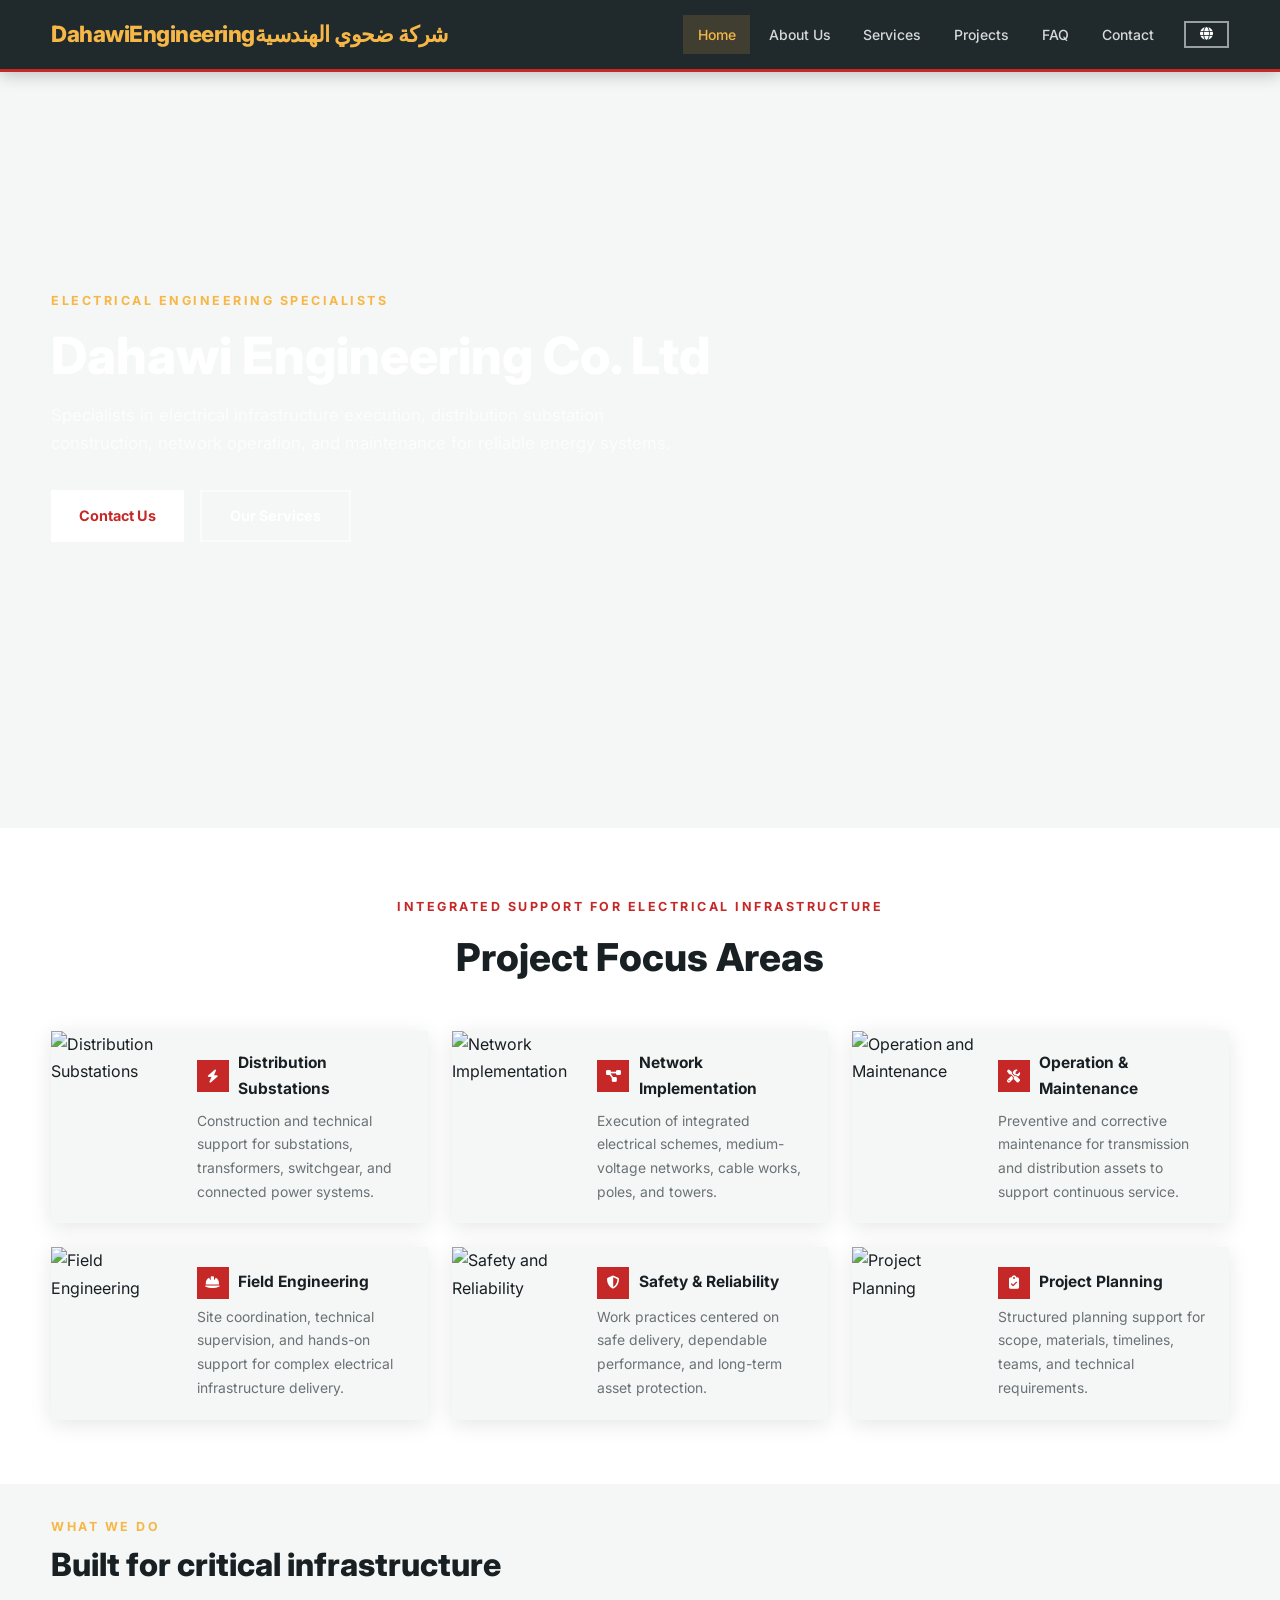
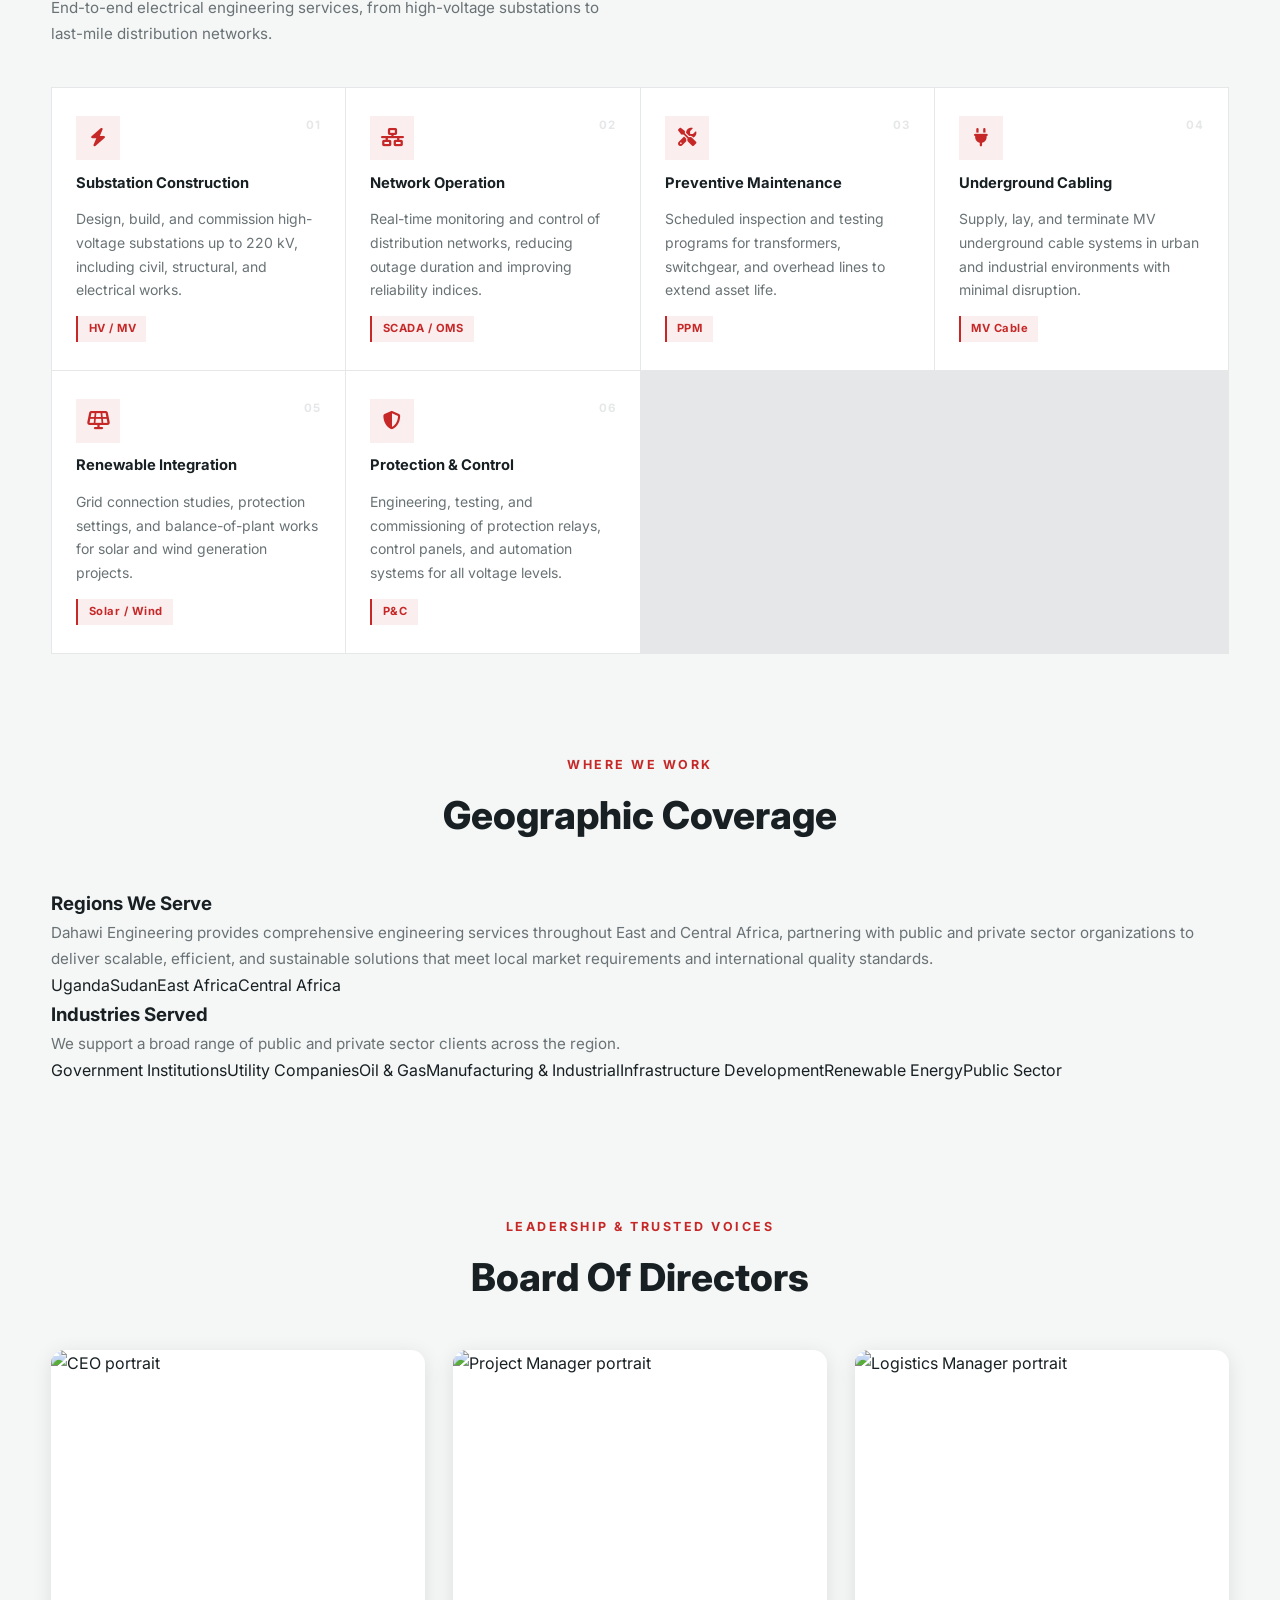
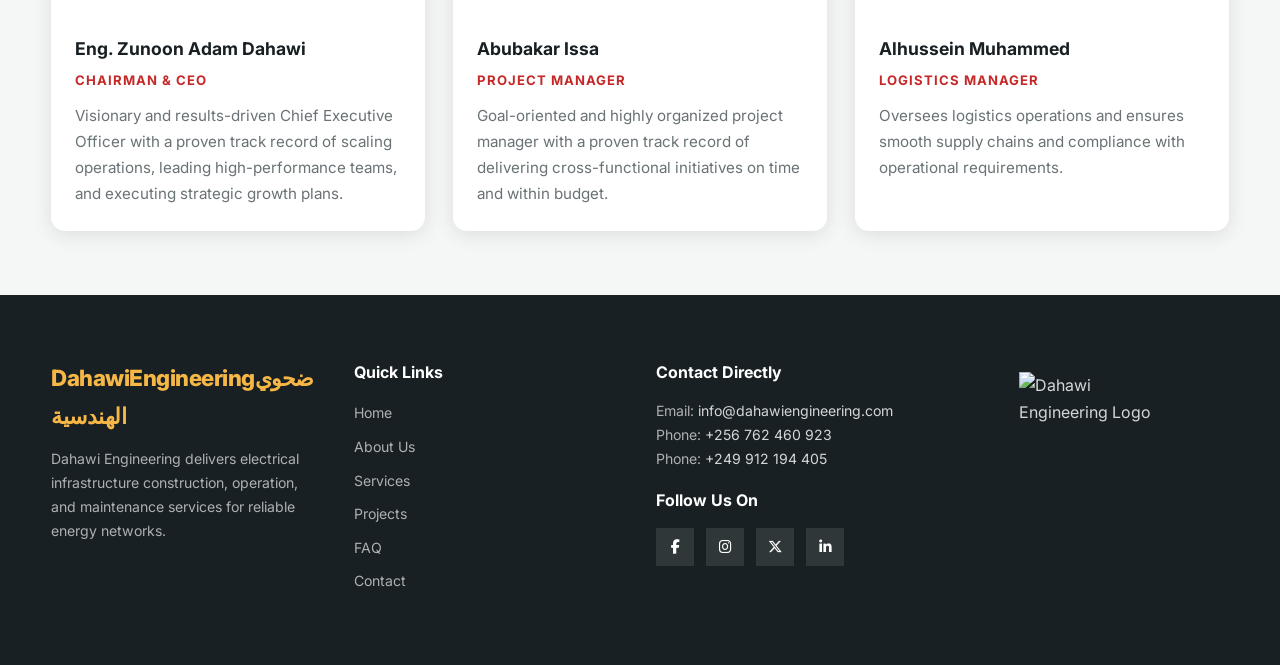
==== commit 138880f9: "Add files via upload" ====
--- a/index.html
+++ b/index.html
@@ -1,366 +1,553 @@
 <!DOCTYPE html>
-<html lang = "en">
-    <head>
-        <meta charset="utf-8">
-        <meta http-equiv="X-UA-Compatible" content="IE=edge">
-        <title>Dahawi Engineering | Electrical Infrastructure Specialists</title>
-        <meta name="description" content="Dahawi Engineering delivers electrical infrastructure construction, substation works, network operation, and maintenance services.">
-        <meta name="viewport" content="width=device-width, initial-scale=1">
-        <!-- font awesome cdn -->
-        <link rel="stylesheet" href="https://cdnjs.cloudflare.com/ajax/libs/font-awesome/6.5.1/css/all.min.css" crossorigin="anonymous" referrerpolicy="no-referrer" />
-        <!-- fonts -->
-        <link rel = "stylesheet" href = "font/fonts.css">
-        <!-- normalize css -->
-        <link rel = "stylesheet" href = "css/normalize.css">
-        <!-- custom css -->
-        <link rel = "stylesheet" href = "css/utility.css">
-        <link rel = "stylesheet" href = "css/style.css">
-        <link rel = "stylesheet" href = "css/responsive.css">
-    </head>
-    <body>
-        <!-- navbar  -->
-        <nav class = "navbar">
-            <div class = "container flex">
-                        <a href = "" class = "site-brand">Dahawi<span>Engineering</span></a>
-
-                <button type="button" id="navbar-show-btn" class="flex" aria-label="Open navigation menu">
-                    <i class="fas fa-bars"></i>
-                </button>
-                <div id="navbar-collapse">
-                    <button type="button" id="navbar-close-btn" class="flex" aria-label="Close navigation menu">
-                        <i class="fas fa-times"></i>
-                    </button>
-                    <ul class="navbar-nav">
-                        <li class="nav-item"><a href="index.html" class="nav-link active">Home</a></li>
-                        <li class="nav-item"><a href="about.html" class="nav-link">About Us</a></li>
-                        <li class="nav-item"><a href="gallery.html" class="nav-link">Services</a></li>
-                        <li class="nav-item"><a href="blog.html" class="nav-link">Portfolio</a></li>
-                        <li class="nav-item"><a href="news.html" class="nav-link">News & Activites</a></li>
-                        <li class="nav-item"><a href="faq.html" class="nav-link">FAQ</a></li>
-                        <li class="nav-item"><a href="contact.html" class="nav-link">Contact</a></li>
-                    </ul>
-                </div>
-            </div>
-        </nav>
-        <!-- end of navbar  -->
-
-        <!-- header -->
-        <header class = "flex home-header">
-            <div class = "container">
-                <div class = "header-title">
-                    <h1>Dahawi Engineering Co. Ltd</h1>
-                    <p>Engineering Excellence • Reliable Infrastructure • Sustainable Energy.</p>
-                    <div class = "hero-actions">
-                        <a href = "contact.html" class = "btn">Contact Us</a>
-                        <a href = "about.html" class = "btn-outline">learn More</a>
-                    </div>
-                </div>
-            </div>
-        </header>
-        <!-- header -->
-
-        <!-- featured section -->
-        <section id = "featured" class = "py-4 home-focus">
-            <div class = "container">
-                <div class = "title-wrap">
-                    <span class = "sm-title">integrated support for power infrastructure</span>
-                    <h2 class = "lg-title">project focus areas</h2>
-                </div>
-
-                <div class = "featured-row">
-                    <div class = "featured-item my-2 shadow">
-                        <img src = "images/substations.jpg" alt = "Electrical network and substation project">
-                        <div class = "featured-item-content">
-                            <span>
-                                <i class = "fas fa-bolt"></i>
-                                Distribution Substations
-                            </span>
-                            <div>
-                                <p class = "text">Construction and technical support for substations, transformers, switchgear, and connected power systems.</p>
-                            </div>
-                        </div>
-                    </div>
-
-                    <div class = "featured-item my-2 shadow">
-                        <img src = "images/network.jpeg" alt = "Power transmission network">
-                        <div class = "featured-item-content">
-                            <span>
-                                <i class = "fas fa-project-diagram"></i>
-                                Network Implementation
-                            </span>
-                            <div>
-                                <p class = "text">Execution of integrated electrical schemes, medium-voltage networks, cable works, poles, and towers.</p>
-                            </div>
-                        </div>
-                    </div>
-
-                    <div class = "featured-item my-2 shadow">
-                        <img src = "images/operation.jpg" alt = "Electrical infrastructure engineering">
-                        <div class = "featured-item-content">
-                            <span>
-                                <i class = "fas fa-tools"></i>
-                                Operation & Maintenance
-                            </span>
-                            <div>
-                                <p class = "text">Preventive and corrective maintenance for transmission and distribution assets to support continuous service.</p>
-                            </div>
-                        </div>
-                    </div>
-
-                    <div class = "featured-item my-2 shadow">
-                        <img src = "images/field.webp" alt = "Engineering site support">
-                        <div class = "featured-item-content">
-                            <span>
-                                <i class = "fas fa-hard-hat"></i>
-                                Field Engineering
-                            </span>
-                            <div>
-                                <p class = "text">Site coordination, technical supervision, and hands-on support for complex electrical infrastructure delivery.</p>
-                            </div>
-                        </div>
-                    </div>
-
-                    <div class = "featured-item my-2 shadow">
-                        <img src = "images/safety.webp" alt = "Energy infrastructure reliability">
-                        <div class = "featured-item-content">
-                            <span>
-                                <i class = "fas fa-shield-alt"></i>
-                                Safety & Reliability
-                            </span>
-                            <div>
-                                <p class = "text">Work practices centered on safe delivery, dependable performance, and long-term asset protection.</p>
-                            </div>
-                        </div>
-                    </div>
-
-                    <div class = "featured-item my-2 shadow">
-                        <img src = "images/background.jpg" alt = "Power project planning">
-                        <div class = "featured-item-content">
-                            <span>
-                                <i class = "fas fa-clipboard-check"></i>
-                                Project Planning
-                            </span>
-                            <div>
-                                <p class = "text">Structured planning support for scope, materials, timelines, teams, and technical requirements.</p>
-                            </div>
-                        </div>
-                    </div>
-                </div>
-            </div>
-        </section>
-        <!-- end of featured section -->
-
-        <!-- services section -->
-        <section id = "services" class = "py-4">
-            <div class = "container">
-                <div class = "title-wrap">
-                    <span class = "sm-title">professional services for energy networks</span>
-                    <h2 class = "lg-title">our core capabilities</h2>
-                </div>
-
-                <div class = "services-row">
-                    <div class = "services-item">
-                        <span class = "services-icon">
-                            <i class = "fas fa-charging-station"></i>
-                        </span>
-                        <h3>Power Infrastructure</h3>
-                        <p class = "text">We support the construction and installation of distribution substations, transformers, switchgear, and related equipment.</p>
-                        <!-- <a href = "contact.html" class = "btn">Request Service</a> -->
-                    </div>
-
-                    <div class = "services-item">
-                        <span class = "services-icon">
-                            <i class = "fas fa-solar-panel"></i>
-                        </span>
-                        <h3>Renewable Energy</h3>
-                        <p class = "text">Our teams implement integrated electrical schemes for reliable power distribution and network performance.</p>
-                        <!-- <a href = "about.html" class = "btn">Read More</a> -->
-                    </div>
-
-                    <div class = "services-item">
-                        <span class = "services-icon">
-                            <i class = "fas fa-wrench"></i>
-                        </span>
-                        <h3>Operations & Maintenance</h3>
-                        <p class = "text">We provide preventive and corrective maintenance for towers, poles, cables, transformers, and medium-voltage systems.</p>
-                        <!-- <a href = "contact.html" class = "btn">Contact Team</a> -->
-                    </div>
-
-                    <div class = "services-item">
-                        <span class = "services-icon">
-                            <i class = "fas fa-bolt"></i>
-                        </span>
-                        <h3>Industrial Electrical Services</h3>
-                        <p class = "text">We design and install the electrical backbone of your facility to handle sustained, high-power demands.</p>
-                        <!-- <a href = "contact.html" class = "btn">Contact Team</a> -->
-                    </div>
-
-                    <div class = "services-item">
-                        <span class = "services-icon">
-                            <i class = "fas fa-wrench"></i>
-                        </span>
-                        <h3>Engineering Consultancy</h3>
-                        <p class = "text">A premier civil and structural engineering firm dedicated to building safe, functional, and sustainable infrastructure.</p>
-                        <!-- <a href = "contact.html" class = "btn">Contact Team</a> -->
-                    </div>
-
-                    <div class = "services-item">
-                        <span class = "services-icon">
-                            <i class = "fas fa-chalkboard"></i>
-                        </span>
-                        <h3>Training Services</h3>
-                        <p class = "text">We provide tailored corporate, technical, and soft-skills training to help your team boost productivity, ensure compliance, and adapt to industry changes.</p>
-                        <!-- <a href = "contact.html" class = "btn">Contact Team</a> -->
-                    </div>
-                </div>
-            </div>
-        </section>
-        <!-- end of services section -->
-
-        <!-- portfolio vision, mission, values section -->
-        <div class = "values-section">
-        <h2 class = "values-title">Vision & Mission</h2>
-        <section id = "portfolio-purpose" class = "py-4">
-            <div class = "container">
-                <div class = "purpose-header">
-                    <div class = "purpose-card vision-card">
-                        <div class = "purpose-icon">
-                            <i class = "fas fa-eye"></i>
-                        </div>
-                        <h3>Our Vision</h3>
-                        <p class = "text">To be the trusted partner for building resilient, sustainable electrical infrastructure that powers progress across the region.</p>
-                    </div>
-
-                    <div class = "purpose-card mission-card">
-                        <div class = "purpose-icon">
-                            <i class = "fas fa-compass"></i>
-                        </div>
-                        <h3>Our Mission</h3>
-                        <p class = "text">Deliver safe, reliable electrical solutions through expert teams, advanced technology, and partnerships that create lasting value for our clients and communities.</p>
-                    </div>
-                </div>
-
-                <div class = "values-section">
-                    <h2 class = "values-title">Core Values</h2>
-                    <div class = "values-grid">
-                        <div class = "value-card">
-                            <div class = "value-icon">
-                                <i class = "fas fa-shield-alt"></i>
-                            </div>
-                            <h4>Safety First</h4>
-                            <p class = "text">Every decision prioritizes the protection of our teams, clients, and communities.</p>
-                        </div>
-
-                        <div class = "value-card">
-                            <div class = "value-icon">
-                                <i class = "fas fa-handshake"></i>
-                            </div>
-                            <h4>Integrity</h4>
-                            <p class = "text">We operate with transparency, honesty, and accountability in all relationships.</p>
-                        </div>
-
-                        <div class = "value-card">
-                            <div class = "value-icon">
-                                <i class = "fas fa-lightbulb"></i>
-                            </div>
-                            <h4>Innovation</h4>
-                            <p class = "text">We embrace modern technology and continuous improvement to drive excellence.</p>
-                        </div>
-
-                        <div class = "value-card">
-                            <div class = "value-icon">
-                                <i class = "fas fa-chart-line"></i>
-                            </div>
-                            <h4>Excellence</h4>
-                            <p class = "text">We deliver quality workmanship and dependable performance on every project.</p>
-                        </div>
-
-                        <div class = "value-card">
-                            <div class = "value-icon">
-                                <i class = "fas fa-users"></i>
-                            </div>
-                            <h4>Collaboration</h4>
-                            <p class = "text">We work as one team, combining expertise to solve complex infrastructure challenges.</p>
-                        </div>
-
-                        <div class = "value-card">
-                            <div class = "value-icon">
-                                <i class = "fas fa-leaf"></i>
-                            </div>
-                            <h4>Sustainability</h4>
-                            <p class = "text">We support reliable, efficient energy systems that protect our environment.</p>
-                        </div>
-                    </div>
-                </div>
-            </div>
-        </section>
-        <!-- end of portfolio purpose section -->
-
-        <!-- footer -->
-        <footer class = "py-4">
-            <div class = "container footer-row">
-                <div class = "footer-item">
-                        <a href = "" class = "site-brand">Dahawi<span>Engineering</span></a>
-                    <p class = "text">Dahawi Engineering delivers electrical infrastructure construction, operation, and maintenance services for reliable energy networks.</p>
-                </div>
-
-                <div class = "footer-item quick-links">
-                    <h2>Quick Links</h2>
-                    <ul class="quick-links-list">
-                        <li><a href="index.html">Home</a></li>
-                        <li><a href="about.html">About Us</a></li>
-                        <li><a href="gallery.html">Services</a></li>
-                        <li><a href="blog.html">Portfolio</a></li>
-                        <li><a href="news.html">News & Activites</a></li>
-                        <li><a href="faq.html">FAQ</a></li>
-                        <li><a href="contact.html">Contact</a></li>
-                    </ul>
-                </div>
-
-                <div class = "footer-item follow-us">
-                    <h2>Follow us on: </h2>
-                    <ul class = "social-links">
-                        <li>
-                            <a href = "#" aria-label = "Facebook">
-                                <i class = "fab fa-facebook-f"></i>
-                            </a>
-                        </li>
-                        <li>
-                            <a href = "#" aria-label = "Instagram">
-                                <i class = "fab fa-instagram"></i>
-                            </a>
-                        </li>
-                        <li>
-                            <a href = "#" aria-label = "Twitter">
-                                <i class = "fab fa-x-twitter"></i>
-                            </a>
-                        </li>
-                        <li>
-                            <a href = "#" aria-label = "LinkedIn">
-                                <i class = "fab fa-linkedin-in"></i>
-                            </a>
-                        </li>
-                    </ul>
-                </div>
-
-                <div class = "subscribe-form footer-item contact">
-                    <h2>Contact Directly</h2>
-                    <p class = "text">Email: <a href = "mailto:info@dahawiengineering.com">info@dahawiengineering.com</a></p>
-                    <p class = "text">Phone: <a href = "tel:+256762460923">+256 762 460 923</a></p>
-                    <p class = "text">Phone: <a href = "tel:+249912194405">+249 912 194 405</a></p>
-                </div>
-            </div>
-        </footer>
-        <!-- end of footer -->
-
-        <section class="footer-bottom">
-            <div class="container">
-                <p>&copy; 2026 Dahawi Engineering. All rights reserved.</p>
-                <p>Your partner in electrical infrastructure excellence</p>
-            </div>
-        </section>
-
-        <!-- js -->
-        <script src = "js/script.js"></script>
-    </body>
+<html dir="ltr" id="html-root" lang="en">
+<head>
+   <!-- Website Favicon -->
+<link rel="icon" type="image/png" sizes="32x32" href="logo.png">
+<link rel="icon" type="image/png" sizes="16x16" href="logo.png">
+<link rel="apple-touch-icon" sizes="180x180" href="logo.png">
+<meta content="text/html; charset=utf-8" http-equiv="Content-Type"/>
+<meta content="text/html; charset=utf-8" http-equiv="Content-Type"/>
+<meta content="IE=edge" http-equiv="X-UA-Compatible"/>
+<title data-ar="شركة ضحوي الهندسية | متخصصون في البنية التحتية الكهربائية" data-en="Dahawi Engineering | Electrical Infrastructure Specialists">Dahawi Engineering | Electrical Infrastructure Specialists</title>
+<meta content="width=device-width, initial-scale=1" name="viewport"/>
+<meta content="Dahawi Engineering delivers electrical infrastructure construction, substation works, network operation, and maintenance services." name="description"/>
+<!-- Font Awesome -->
+<link crossorigin="anonymous" href="https://cdnjs.cloudflare.com/ajax/libs/font-awesome/6.5.0/css/all.min.css" rel="stylesheet"/>
+<!-- Google Fonts: Cairo (Arabic) + Inter (English) -->
+<link href="https://fonts.googleapis.com" rel="preconnect"/>
+<link crossorigin="" href="https://fonts.gstatic.com" rel="preconnect"/>
+<link href="https://fonts.googleapis.com/css2?family=Cairo:wght@400;500;600;700;800&family=Inter:wght@400;500;600;700;800&display=swap" rel="stylesheet"/>
+<style>
+
+ /* ============================================================ RESET & BASE ============================================================ */ *, *::before, *::after { box-sizing: border-box; margin: 0; padding: 0; }
+ :root { --primary: #c62828;
+ --accent: #f6b746; 
+ --bg: #f5f6f6; 
+ --white: #ffffff; 
+ --dark: #182023;
+ --navy-mid: #202a2d;
+ --text: #182023; 
+ --text-light: #697275; --border: #e5e7e8; --shadow: 0 4px 20px rgba(0,0,0,.10); --nav-h: 72px; --font-en: 'Inter', sans-serif; --font-ar: 'Cairo', sans-serif; }
+ html { scroll-behavior: smooth; }
+ body { font-family: var(--font-en); font-size: 16px; color: var(--text); background: var(--bg); line-height: 1.7; }
+ /* Arabic mode */ html[lang="ar"] body { font-family: var(--font-ar); direction: rtl; } html[lang="ar"] * { letter-spacing: 0 !important; }
+ a { text-decoration: none; color: inherit; } ul { list-style: none; } img { max-width: 100%; display: block; }
+ .container { width: min(1200px, 92%); margin-inline: auto; } .flex { display: flex; align-items: center; } .py-4 { padding-block: 4rem; } .my-2 { margin-block: 1.5rem; } .shadow { box-shadow: var(--shadow); } .text { font-size: .95rem; color: var(--text-light); line-height: 1.7; }
+ /* ============================================================ LANGUAGE TOGGLE BUTTON ============================================================ */ #lang-toggle { display: flex; align-items: center; gap: .45rem; background: transparent; border: 2px solid rgba(255,255,255,.55); color: #fff; padding: .35rem .85rem; border-radius: 0; font-size: .8rem; font-weight: 600; cursor: pointer; transition: background .2s, border-color .2s; letter-spacing: .5px; white-space: nowrap; font-family: inherit; } #lang-toggle:hover { background: #ffffff26; border-color: #fff; } #lang-toggle .flag { font-size: 1rem; }
+
+/* ============================================================
+ NAVBAR
+ ============================================================ */
+.navbar{position:fixed;top:0;left:0;right:0;z-index:1000;background:var(--navy-mid);height:var(--nav-h);box-shadow:0 2px 16px rgba(0,0,0,.25);border-bottom:3px solid var(--primary)}
+.navbar .container{height:100%;justify-content:space-between;gap:1rem}
+.site-brand{font-size:1.4rem;font-weight:800;color:#fff;letter-spacing:-.5px}
+.site-brand span{color:var(--accent)}
+#navbar-collapse{display:flex;align-items:center;gap:1rem;margin-inline-start:auto}
+.navbar-nav{display:flex;align-items:center;gap:.25rem}
+.nav-link{display:block;padding:.45rem .9rem;color:rgba(255,255,255,.82);font-size:.875rem;font-weight:500;border-radius:0;transition:background .18s,color .18s}
+.nav-link:hover,.nav-link.active{background:rgba(246,183,70,.14);color:var(--accent)}
+#navbar-show-btn,#navbar-close-btn{display:none;background:none;border:none;color:#fff;font-size:1.3rem;cursor:pointer;padding:.4rem}
+
+/* ============================================================
+ SCROLLED NAVBAR
+ ============================================================ */
+.navbar.scrolled{background:#fff;box-shadow:0 2px 16px rgba(0,0,0,.12)}
+.navbar.scrolled .site-brand{color:var(--dark)}
+.navbar.scrolled .nav-link{color:var(--dark)}
+.navbar.scrolled .nav-link:hover,.navbar.scrolled .nav-link.active{background:rgba(198,40,40,.08);color:var(--primary)}
+.navbar.scrolled #navbar-show-btn,.navbar.scrolled #navbar-close-btn{color:var(--dark)}
+
+/* ============================================================
+ MOBILE NAVBAR
+ ============================================================ */
+@media (max-width:768px){ 
+#navbar-show-btn{display:flex!important;align-items:center;justify-content:center;position:relative;z-index:1200}
+#navbar-collapse{position:fixed;top:0;left:0;right:0;bottom:0;width:100%;max-width:100vw;height:100dvh;box-sizing:border-box;background:#fff;display:flex;flex-direction:column;justify-content:center;align-items:center;overflow-y:auto;overflow-x:hidden;transform:translateX(-100%);transition:transform .35s ease,background .3s ease;z-index:1100}
+#navbar-collapse.open{transform:translateX(0)}
+.navbar-nav{width:100%;max-width:420px;display:flex;flex-direction:column;align-items:center;gap:.5rem;margin:0;padding:0 1rem;box-sizing:border-box}
+.nav-link{display:block;width:100%;box-sizing:border-box;font-size:1.1rem;padding:.75rem 2rem;text-align:center;color:var(--dark)}
+.nav-link:hover,.nav-link.active{color:var(--primary);background:rgba(198,40,40,.08)}
+#navbar-close-btn{display:flex!important;align-items:center;justify-content:center;position:absolute;top:1rem;right:1.5rem;z-index:1201;color:var(--dark)}
+html[lang="ar"] #navbar-close-btn{right:auto;left:1.5rem}
+html[lang="ar"] #navbar-collapse{direction:rtl}
+html[lang="en"] #navbar-collapse{direction:ltr}
+
+
+/* القائمة المفتوحة عند SCROLL */
+.navbar.scrolled #navbar-collapse,.navbar.scrolled #navbar-collapse.open{background:var(--dark)}
+.navbar.scrolled #navbar-collapse .nav-link{color:#fff}
+.navbar.scrolled #navbar-collapse .nav-link:hover,.navbar.scrolled #navbar-collapse .nav-link.active{color:var(--primary);background:rgba(198,40,40,.12)}
+.navbar.scrolled #navbar-close-btn{color:#fff}
+}
+
+
+@media (max-width:480px){
+#navbar-collapse{padding-inline:1rem}
+.navbar-nav{max-width:100%;padding-inline:.5rem}
+.nav-link{padding-inline:1rem}
+}
+
+
+
+ /* ============================================================ HERO ============================================================ */
+.home-hero { margin-top: 0; height: calc(100vh - var(--nav-h)); min-height: 500px; display: flex; align-items: center; padding: 5rem 0;
+} .hero-eyebrow { display: inline-block; font-size: .78rem; font-weight: 700; letter-spacing: 2.5px; text-transform: uppercase; color: var(--accent); margin-bottom: .85rem; } html[lang="ar"] .hero-eyebrow { letter-spacing: 0; }
+ .home-hero h1 { font-size: clamp(2rem, 5vw, 3.2rem); font-weight: 800; color: #fff; line-height: 1.2; max-width: 700px; } .home-hero .hero-sub { margin-top: .9rem; color: rgba(255,255,255,.72); font-size: 1.05rem; max-width: 620px; line-height: 1.7; } .hero-actions { display: flex; gap: 1rem; flex-wrap: wrap; margin-top: 2rem; }
+ .btn { display: inline-flex; align-items: center; gap: .45rem; padding: .75rem 1.75rem; background: #fff; color: var(--primary); font-weight: 700; font-size: .9rem; border-radius: 0; transition: background .2s; font-family: inherit; border: none; cursor: pointer; } .btn:hover { background: rgba(255,255,255,.88); }
+ .btn-outline { display: inline-flex; align-items: center; gap: .45rem; padding: .75rem 1.75rem; background: transparent; border: 2px solid rgba(255,255,255,.55); color: #fff; font-weight: 700; font-size: .9rem; border-radius: 0; transition: background .2s, border-color .2s; font-family: inherit; cursor: pointer; } .btn-outline:hover { background: rgba(255,255,255,.1); border-color: #fff; }
+ /* ============================================================ SECTION TITLES ============================================================ */ .title-wrap { text-align: center; margin-bottom: 2.5rem; } .sm-title { display: inline-block; font-size: .78rem; font-weight: 700; letter-spacing: 2.5px; text-transform: uppercase; color: var(--primary); margin-bottom: .5rem; } html[lang="ar"] .sm-title { letter-spacing: 0; } .lg-title { font-size: clamp(1.6rem, 3.5vw, 2.4rem); font-weight: 800; color: var(--dark); text-transform: capitalize; }
+ /* ============================================================ FEATURED (PROJECT FOCUS AREAS) ============================================================ */ #featured { background: var(--white); }
+ .featured-row { display: grid; grid-template-columns: repeat(auto-fill, minmax(340px, 1fr)); gap: 1.5rem; }
+ .featured-item { background: var(--bg); overflow: hidden; display: flex; transition: transform .3s; } .featured-item:hover { transform: translateY(-3px); }
+ .featured-item img { width: 128px; object-fit: cover; flex-shrink: 0; }
+ .featured-item-content { padding: 1.2rem 1.1rem; display: flex; flex-direction: column; justify-content: center; gap: .45rem; }
+ .feat-head { display: flex; align-items: center; gap: .6rem; } html[lang="ar"] .feat-head { flex-direction: row-reverse; }
+ .feat-icon { width: 32px; height: 32px; background: var(--primary); color: #fff; display: flex; align-items: center; justify-content: center; font-size: .82rem; flex-shrink: 0; }
+ .feat-name { font-weight: 700; font-size: .97rem; color: var(--dark); }
+ .featured-item .text { font-size: .87rem; }
+/* ======================================================```css
+/* ============================================================
+ SERVICES SECTION
+ ============================================================ */
+
+.srv-section {
+width: 100%;
+margin-block: 2rem;
+
+/* هامش داخلي عن حواف الشاشة */
+padding-inline: clamp(1rem, 4vw, 4rem);
+
+box-sizing: border-box;
+}
+
+.srv-header {
+margin-bottom: 2.5rem;
+}
+
+.srv-eyebrow {
+display: block;
+font-size: .78rem;
+font-weight: 700;
+letter-spacing: 2.5px;
+text-transform: uppercase;
+color: var(--accent);
+margin-bottom: .6rem;
+}
+
+html[lang="ar"] .srv-eyebrow {
+letter-spacing: 0;
+}
+
+.srv-title {
+font-size: clamp(1.5rem, 3vw, 2rem);
+font-weight: 800;
+color: var(--dark);
+line-height: 1.2;
+margin: 0 0 .65rem;
+}
+
+.srv-subtitle {
+font-size: .95rem;
+color: var(--text-light);
+max-width: 580px;
+line-height: 1.7;
+margin: 0;
+}
+
+html[lang="ar"] .srv-subtitle {
+max-width: 100%;
+}
+
+
+/* ============================================================
+ SERVICES GRID
+ الكروت متلاصقة كما كانت
+ ============================================================ */
+
+.srv-grid {
+display: grid;
+grid-template-columns: repeat(auto-fit, minmax(280px, 1fr));
+
+/* لا توجد مسافات بين الكروت */
+gap: 1px;
+
+background: var(--border);
+border: 1px solid var(--border);
+}
+/* ============================================================
+ SERVICE CARD
+ ============================================================ */
+.srv-card {
+background: #ffffff;
+padding: 1.75rem 1.5rem;
+display: flex;
+flex-direction: column;
+gap: .85rem;
+position: relative;
+overflow: hidden;
+transition: background .25s;
+opacity: 0;
+transform: translateY(20px);
+}
+
+.srv-card.visible {
+opacity: 1;
+transform: translateY(0);
+
+transition: opacity 480ms ease, transform 480ms ease, background .25s;
+}
+
+.srv-card::before {
+content: '';
+position: absolute;
+top: 0;
+inset-inline-start: 0;
+width: 3px;
+height: 0;
+background: var(--primary);
+transition: height 320ms ease;
+}
+.srv-card:hover {
+background: #ffffff;
+}
+.srv-card:hover::before {
+height: 100%;
+}
+/* ============================================================
+ CARD TOP
+ ============================================================ */
+
+.srv-card-top {
+display: flex;
+align-items: flex-start;
+justify-content: space-between;
+}
+/* ============================================================
+ ICON
+ ============================================================ */
+.srv-icon-box {
+width: 44px;
+height: 44px;
+
+background: rgba(198,40,40,.08);
+color: var(--primary);
+
+display: flex;
+align-items: center;
+justify-content: center;
+
+font-size: 1.25rem;
+flex-shrink: 0;
+}
+.srv-icon-box .fa,
+.srv-icon-box .fas,
+.srv-icon-box .far,
+.srv-icon-box .fab {
+font-size: 1.15rem !important;
+line-height: 1;
+}
+/* ============================================================
+ NUMBER
+ ============================================================ */
+/* الرقم — الوضع الطبيعي */
+.srv-num {
+font-size: .72rem;
+font-weight: 700;
+color: var(--border);
+letter-spacing: 1px;
+transition: color .25s ease;
+}
+
+/* الرقم يصبح أحمر عند تحديد الكرت */
+.srv-card:hover .srv-num {
+color: var(--primary);
+}
+
+/* ============================================================
+ TITLE
+ ============================================================ */
+
+.srv-card h3 {
+font-size: clamp(14px, 1.15vw, 16px);
+font-weight: 700;
+
+color: var(--dark);
+
+margin: 0;
+line-height: 1.35;
+}
+
+
+/* ============================================================
+ DESCRIPTION
+ ============================================================ */
+
+.srv-card p {
+font-size: .875rem;
+color: var(--text-light);
+
+line-height: 1.7;
+margin: 0;
+
+flex: 1;
+}
+
+
+/* ============================================================
+ TAG
+ ============================================================ */
+
+.srv-tag {
+display: inline-block;
+
+font-size: .7rem;
+font-weight: 700;
+
+color: var(--primary);
+background: rgba(198,40,40,.08);
+
+padding: .22rem .65rem;
+letter-spacing: .5px;
+
+align-self: flex-start;
+
+border-inline-start: 2px solid var(--primary);
+}
+
+html[lang="ar"] .srv-card {
+text-align: right;
+}
+
+html[lang="ar"] .srv-tag {
+border-inline-start: 2px solid var(--primary);
+border-inline-end: none;
+}
+
+
+/* ============================================================
+ MOBILE
+ ============================================================ */
+
+@media (max-width: 768px) {
+
+.srv-section { margin-block: 0; padding-block: 3rem;
+ /* هامش واضح من جانبي الشاشة */ padding-inline: 1rem;
+}
+
+.srv-grid { grid-template-columns: 1fr; /* الكروت تبقى متلاصقة */ gap: 1px;
+}
+.srv-card { padding: 1.4rem 1.25rem;
+}
+}
+/* ============================================================
+ SMALL MOBILE
+ ============================================================ */
+
+@media (max-width: 420px) {
+
+.srv-section { padding-inline: .85rem;
+}
+
+} /* ============================================================ VISION / MISSION / VALUES ============================================================ */
+ .purpose-row { display: grid; grid-template-columns: 1fr 1fr; gap: 1.5rem; margin-bottom: 3rem; }
+ .purpose-card { background: var(--bg); padding: 2.25rem 2rem; border-top: 4px solid var(--primary); text-align: center; } html[lang="ar"] .purpose-card { text-align: right; }
+ .purpose-icon { width: 52px; height: 52px; background: var(--primary); color: #fff; display: inline-flex; align-items: center; justify-content: center; font-size: 1.25rem; margin-bottom: 1rem; }
+ .purpose-card h3 { font-size: 1.2rem; font-weight: 800; color: var(--dark); margin-bottom: .55rem; }
+ .values-title { font-size: clamp(1.3rem, 3vw, 1.7rem); font-weight: 800; color: var(--dark); text-align: center; margin-bottom: 1.5rem; }
+ .values-grid { display: grid; grid-template-columns: repeat(auto-fill, minmax(260px, 1fr)); gap: 1.25rem; }
+ .value-card { background: var(--bg); padding: 1.5rem; display: flex; gap: 1rem; align-items: flex-start; } html[lang="ar"] .value-card { flex-direction: row-reverse; text-align: right; }
+ .value-icon { width: 40px; height: 40px; flex-shrink: 0; background: var(--primary); color: #fff; display: flex; align-items: center; justify-content: center; font-size: .95rem; }
+ .value-body h4 { font-size: .97rem; font-weight: 700; color: var(--dark); margin-bottom: .3rem; } .value-body .text { font-size: .87rem; }
+
+/* ============================================================
+ BOARD OF DIRECTORS
+============================================================ */
+.board-section { background: var(--bg); }
+
+.board-row {
+display: grid;
+grid-template-columns: repeat(3, 1fr);
+gap: 1.75rem;
+}
+.board-card {
+background: var(--white);
+border-radius: 14px;
+overflow: hidden;
+box-shadow: var(--shadow);
+transition: transform .3s;
+}
+.board-card:hover { transform: translateY(-6px); }
+.board-image { height: 260px; overflow: hidden; }
+.board-image img {
+width: 100%; height: 100%;
+object-fit: cover; object-position: top;
+transition: transform .4s;
+}
+.board-card:hover .board-image img { transform: scale(1.05); }
+.board-content { padding: 1.5rem; }
+.board-content h3 {
+font-size: 1.1rem; font-weight: 700;
+color: var(--text); margin-bottom: .3rem;
+}
+.board-title {
+font-size: .82rem; font-weight: 700;
+color: var(--primary); text-transform: uppercase;
+letter-spacing: 1px; margin-bottom: .75rem;
+display: block;
+}
+html[lang="ar"] .board-title { letter-spacing: 0; }
+@media (max-width: 768px) {
+.board-row { grid-template-columns: 1fr;
+}
+}
+ /* ============================================================ FOOTER ============================================================ */ footer { background: var(--dark); color: rgba(255,255,255,.82); } .footer-row { display: grid; grid-template-columns: repeat(auto-fit, minmax(200px, 1fr)); gap: 2rem; } .footer-item .site-brand { display: inline-block; margin-bottom: .75rem; } .footer-item h2 { font-size: 1rem; font-weight: 700; color: #fff; margin-bottom: .85rem; } .footer-item .text { font-size: .88rem; color: rgba(255,255,255,.65); } .footer-item .text a { color: rgba(255,255,255,.82); } .footer-item .text a:hover { text-decoration: underline; }
+ .quick-links-list li { margin-bottom: .4rem; } .quick-links-list a { font-size: .88rem; color: rgba(255,255,255,.65); transition: color .2s; } .quick-links-list a:hover { color: var(--accent); }
+ .social-links { display: flex; gap: .75rem; flex-wrap: wrap; } .social-links a { width: 38px; height: 38px; background: rgba(255,255,255,.1); color: #fff; display: flex; align-items: center; justify-content: center; font-size: .9rem; transition: background .2s; } .social-links a:hover { background: var(--primary); }
+ 
+/* =========================================================
+ FOOTER BOTTOM — ULTRA THIN BAR
+ ========================================================= */
+
+.footer-bottom { padding: 0.2rem 0 !important; min-height: 0 !important;
+}
+
+.footer-bottom .container { display: flex; align-items: center; justify-content: space-between; gap: 1rem; min-height: 0 !important;
+}
+
+.footer-bottom p { margin: 0 !important; padding: 0 !important; font-size: 0.68rem !important; line-height: 1.25 !important;
+}
+
+
+/* RTL / LTR */
+html[dir="rtl"] .footer-bottom .container { flex-direction: row-reverse;
+}
+
+
+/* Mobile */
+@media (max-width: 576px) { .footer-bottom { padding: 0.18rem 0 !important; }
+ .footer-bottom p { font-size: 0.62rem !important; }
+}
+
+ /* ============================================================ REVEAL ANIMATIONS ============================================================ */ .reveal-up { opacity: 0; transform: translateY(28px); transition: opacity .6s ease, transform .6s ease; } .reveal-up.active { opacity: 1; transform: none; }
+ /* ============================================================ RESPONSIVE ============================================================ */ @media (max-width: 768px) { #navbar-show-btn { display: flex; } #navbar-collapse { position: fixed; inset: 0; background: var(--dark); flex-direction: column; justify-content: center; transform: translateX(-100%); transition: transform .3s; z-index: 1100; } html[lang="ar"] #navbar-collapse { transform: translateX(100%); } #navbar-collapse.open { transform: translateX(0); } .navbar-nav { flex-direction: column; gap: .5rem; } .nav-link { font-size: 1.1rem; padding: .75rem 2rem; } #navbar-close-btn { display: flex; position: absolute; top: 1rem; right: 1.5rem; } html[lang="ar"] #navbar-close-btn { right: auto; left: 1.5rem; }
+ .purpose-row { grid-template-columns: 1fr; } .featured-item { flex-direction: column; } .featured-item img { width: 100%; height: 160px; } .footer-bottom .container { flex-direction: column; text-align: center; } }
+ @media (max-width: 480px) { .home-hero { padding: 3.5rem 0; min-height: auto; } .hero-actions { flex-direction: column; } .btn, .btn-outline { justify-content: center; } } 
+        .footer-logo-col{
+    align-self: flex-start;
+}
+
+@media (max-width: 768px) {
+    .footer-logo-col {
+        display: none;
+    }
+}
+
+.footer-logo-col {
+    background: transparent !important;
+    align-self: flex-start;        /* محاذاة مع أعلى بقية الأعمدة */
+    display: flex;
+    justify-content: center;       /* توسيط أفقي */
+    padding-top: .85rem;
+    width: 100%;                   /* ✅ يضمن أن التوسيط يعمل في RTL و LTR */
+}
+
+.footer-logo-col img {
+    width: 150px;
+    height: auto;
+    display: block;
+    background: transparent !important;
+    mix-blend-mode: lighten;
+    margin-inline: auto;           /* ✅ توسيط إضافي لضمان العمل في الاتجاهين */
+}
+.footer-logo-col img {
+    width: 150px;
+    height: auto;
+    display: block;
+    mix-blend-mode: screen;     /* يزيل الخلفية البيضاء ويبقي الألوان */
+}
+
+#navbar-collapse #lang-toggle i {
+    color: #fff !important;
+}
+</style>
+
+
+<link rel="stylesheet" href="dahawi-unified.css"/>
+</head>
+<body>
+<!-- ============================================================ NAVBAR ============================================================ -->
+<nav class="navbar"><div class="container flex"><a class="site-brand" href="index.html"><span class="brand-en">Dahawi<span>Engineering</span></span><span class="brand-ar">شركة ضحوي<span> الهندسية</span></span></a><button aria-label="Open menu" id="navbar-show-btn" type="button"><i class="fas fa-bars"></i></button><div id="navbar-collapse"><button aria-label="Close menu" id="navbar-close-btn" type="button"><i class="fas fa-times"></i></button><ul class="navbar-nav"><li class="nav-item"><a class="nav-link active" data-ar="الرئيسية" data-en="Home" href="index.html">Home</a></li><li class="nav-item"><a class="nav-link" data-ar="من نحن" data-en="About Us" href="about.html">About Us</a></li><li class="nav-item"><a class="nav-link" data-ar="خدماتنا" data-en="Services" href="services.html">Services</a></li><li class="nav-item"><a class="nav-link" data-ar="مشاريعنا" data-en="Projects" href="portfolio.html">Portfolio</a></li><li class="nav-item"><a class="nav-link" data-ar="الأسئلة الشائعة" data-en="FAQ" href="faq.html">FAQ</a></li><li class="nav-item"><a class="nav-link" data-ar="تواصل معنا" data-en="Contact" href="contact.html">Contact</a></li></ul><button aria-label="Switch language" id="lang-toggle" title="Switch language"><i class="fas fa-globe"></i></button></div></div></nav>
+<!-- ============================================================ HERO ============================================================ -->
+<header class="home-hero"><div class="container"><span class="hero-eyebrow" data-ar="شركة متخصصة في الهندسة الكهربائية" data-en="Electrical Engineering Specialists">Electrical Engineering Specialists</span><h1 data-ar="شركة ضحوي الهندسية" data-en="Dahawi Engineering Co. Ltd">Dahawi Engineering Co. Ltd</h1><p class="hero-sub" data-ar="متخصصون في تنفيذ مشاريع البنية التحتية الكهربائية، وإنشاء محطات التوزيع، وتشغيل الشبكات وصيانتها، بما يعزز كفاءة أنظمة الطاقة وموثوقيتها واستمرارية تشغيلها." data-en="Specialists in electrical infrastructure execution, distribution substation construction, network operation, and maintenance for reliable energy systems.">Specialists in electrical infrastructure execution, distribution substation construction, network operation, and maintenance for reliable energy systems.</p><div class="hero-actions"><a class="btn" data-ar="تواصل معنا" data-en="Contact Us" href="contact.html">Contact Us</a><a class="btn-outline" data-ar="خدماتنا" data-en="Our Services" href="services.html">Our Services</a></div></div></header>
+<!-- ============================================================ FEATURED — PROJECT FOCUS AREAS ============================================================ -->
+<section class="py-4" id="featured"><div class="container"><div class="title-wrap reveal-up"><span class="sm-title" data-ar="دعم متكامل للبنية التحتية الكهربائية" data-en="Integrated Support for Electrical Infrastructure">Integrated Support for Electrical Infrastructure</span><h2 class="lg-title" data-ar="مجالات عملنا" data-en="Project Focus Areas">Project Focus Areas</h2></div><div class="featured-row"><div class="featured-item shadow reveal-up"><img alt="Distribution Substations" src="./substations.jpg"/><div class="featured-item-content"><div class="feat-head"><span class="feat-icon"><i class="fas fa-bolt"></i></span><span class="feat-name" data-ar="محطات التوزيع" data-en="Distribution Substations">Distribution Substations</span></div><p class="text" data-ar="إنشاء محطات التحويل وتركيب المحولات ومعدات التوزيع، إلى جانب تقديم الدعم الفني للأنظمة الكهربائية المرتبطة بها." data-en="Construction and technical support for substations, transformers, switchgear, and connected power systems.">Construction and technical support for substations, transformers, switchgear, and connected power systems.</p></div></div><div class="featured-item shadow reveal-up"><img alt="Network Implementation" src="./network.jpg"/><div class="featured-item-content"><div class="feat-head"><span class="feat-icon"><i class="fas fa-project-diagram"></i></span><span class="feat-name" data-ar="تنفيذ الشبكات" data-en="Network Implementation">Network Implementation</span></div><p class="text" data-ar="تنفيذ الأعمال الكهربائية المتكاملة، بما يشمل شبكات الجهد المتوسط وأعمال الكيبلات والأعمدة والأبراج." data-en="Execution of integrated electrical schemes, medium-voltage networks, cable works, poles, and towers.">Execution of integrated electrical schemes, medium-voltage networks, cable works, poles, and towers.</p></div></div><div class="featured-item shadow reveal-up"><img alt="Operation and Maintenance" src="./operation.jpg"/><div class="featured-item-content"><div class="feat-head"><span class="feat-icon"><i class="fas fa-tools"></i></span><span class="feat-name" data-ar="التشغيل والصيانة" data-en="Operation &amp; Maintenance">Operation &amp; Maintenance</span></div><p class="text" data-ar="تنفيذ أعمال الصيانة الوقائية والتصحيحية لأصول نقل الطاقة وشبكات التوزيع، بما يدعم موثوقية الخدمة واستمراريتها." data-en="Preventive and corrective maintenance for transmission and distribution assets to support continuous service.">Preventive and corrective maintenance for transmission and distribution assets to support continuous service.</p></div></div><div class="featured-item shadow reveal-up"><img alt="Field Engineering" src="./field.webp"/><div class="featured-item-content"><div class="feat-head"><span class="feat-icon"><i class="fas fa-hard-hat"></i></span><span class="feat-name" data-ar="الهندسة الميدانية" data-en="Field Engineering">Field Engineering</span></div><p class="text" data-ar="تنسيق مواقع العمل والإشراف الفني وتقديم الدعم الميداني اللازم لتنفيذ مشاريع البنية التحتية الكهربائية المعقدة وتسليمها بكفاءة." data-en="Site coordination, technical supervision, and hands-on support for complex electrical infrastructure delivery.">Site coordination, technical supervision, and hands-on support for complex electrical infrastructure delivery.</p></div></div><div class="featured-item shadow reveal-up"><img alt="Safety and Reliability" src="./safety.webp"/><div class="featured-item-content"><div class="feat-head"><span class="feat-icon"><i class="fas fa-shield-alt"></i></span><span class="feat-name" data-ar="السلامة والموثوقية" data-en="Safety &amp; Reliability">Safety &amp; Reliability</span></div><p class="text" data-ar="اتباع ممارسات عمل تركز على التنفيذ الآمن والأداء الموثوق وحماية أصول المنظومة الكهربائية على المدى الطويل." data-en="Work practices centered on safe delivery, dependable performance, and long-term asset protection.">Work practices centered on safe delivery, dependable performance, and long-term asset protection.</p></div></div><div class="featured-item shadow reveal-up"><img alt="Project Planning" src="./background.jpg"/><div class="featured-item-content"><div class="feat-head"><span class="feat-icon"><i class="fas fa-clipboard-check"></i></span><span class="feat-name" data-ar="تخطيط المشاريع" data-en="Project Planning">Project Planning</span></div><p class="text" data-ar="دعم منهجي لتخطيط نطاق المشروع والمواد والجداول الزمنية وفرق العمل والمتطلبات الفنية." data-en="Structured planning support for scope, materials, timelines, teams, and technical requirements.">Structured planning support for scope, materials, timelines, teams, and technical requirements.</p></div></div></div></div></section>
+<!-- ============================================================ SERVICES ============================================================ -->
+<section class="srv-section" id="services"><h2 class="sr-only" data-en="Our engineering services" data-ar="خدماتنا الهندسية">Our engineering services</h2><div class="srv-header"><span class="srv-eyebrow" data-en="What we do" data-ar="ما نقدمه">What we do</span><h2 class="srv-title" data-en="Built for critical infrastructure" data-ar="حلول للبنية التحتية الحيوية">Built for critical infrastructure</h2><p class="srv-subtitle" data-en="End-to-end electrical engineering services, from high-voltage substations to last-mile distribution networks." data-ar="خدمات هندسية كهربائية متكاملة تمتد من محطات الجهد العالي إلى شبكات التوزيع وصولًا إلى نقاط الاستخدام النهائي.">End-to-end electrical engineering services, from high-voltage substations to last-mile distribution networks.</p></div><div class="srv-grid" id="srvGrid"><div class="srv-card"><div class="srv-card-top"><div class="srv-icon-box"><i class="fas fa-bolt"></i></div><span class="srv-num">01</span></div><h3 data-en="Substation Construction" data-ar="إنشاء المحطات الكهربائية">Substation Construction</h3><p data-en="Design, build, and commission high-voltage substations up to 220 kV, including civil, structural, and electrical works." data-ar="تصميم وإنشاء واختبار وتشغيل محطات الجهد العالي حتى 220 كيلوفولت، بما يشمل الأعمال المدنية والإنشائية والكهربائية.">Design, build, and commission high-voltage substations up to 220 kV, including civil, structural, and electrical works.</p><span class="srv-tag">HV / MV</span></div><div class="srv-card"><div class="srv-card-top"><div class="srv-icon-box"><i class="fas fa-network-wired"></i></div><span class="srv-num">02</span></div><h3 data-en="Network Operation" data-ar="تشغيل الشبكات">Network Operation</h3><p data-en="Real-time monitoring and control of distribution networks, reducing outage duration and improving reliability indices." data-ar="مراقبة شبكات التوزيع والتحكم فيها لحظيًا، بما يسهم في تقليل مدة الانقطاعات وتحسين مؤشرات الموثوقية.">Real-time monitoring and control of distribution networks, reducing outage duration and improving reliability indices.</p><span class="srv-tag">SCADA / OMS</span></div><div class="srv-card"><div class="srv-card-top"><div class="srv-icon-box"><i class="fas fa-tools"></i></div><span class="srv-num">03</span></div><h3 data-en="Preventive Maintenance" data-ar="الصيانة الوقائية">Preventive Maintenance</h3><p data-en="Scheduled inspection and testing programs for transformers, switchgear, and overhead lines to extend asset life." data-ar="برامج دورية لفحص واختبار المحولات ومعدات الفصل والتحكم والخطوط الهوائية، بهدف إطالة العمر التشغيلي للأصول.">Scheduled inspection and testing programs for transformers, switchgear, and overhead lines to extend asset life.</p><span class="srv-tag">PPM</span></div><div class="srv-card"><div class="srv-card-top"><div class="srv-icon-box"><i class="fas fa-plug"></i></div><span class="srv-num">04</span></div><h3 data-en="Underground Cabling" data-ar="الكيبلات الأرضية">Underground Cabling</h3><p data-en="Supply, lay, and terminate MV underground cable systems in urban and industrial environments with minimal disruption." data-ar="توريد ومد وإنهاء كابلات الجهد المتوسط الأرضية في البيئات الحضرية والصناعية، مع الحد من التأثير على الأعمال القائمة.">Supply, lay, and terminate MV underground cable systems in urban and industrial environments with minimal disruption.</p><span class="srv-tag">MV Cable</span></div><div class="srv-card"><div class="srv-card-top"><div class="srv-icon-box"><i class="fas fa-solar-panel"></i></div><span class="srv-num">05</span></div><h3 data-en="Renewable Integration" data-ar="دمج الطاقة المتجددة">Renewable Integration</h3><p data-en="Grid connection studies, protection settings, and balance-of-plant works for solar and wind generation projects." data-ar="دراسات الربط بالشبكة، وضبط إعدادات الحماية، وتنفيذ أعمال الأنظمة المساندة لمشاريع الطاقة الشمسية وطاقة الرياح.">Grid connection studies, protection settings, and balance-of-plant works for solar and wind generation projects.</p><span class="srv-tag">Solar / Wind</span></div><div class="srv-card"><div class="srv-card-top"><div class="srv-icon-box"><i class="fas fa-shield-alt"></i></div><span class="srv-num">06</span></div><h3 data-en="Protection &amp; Control" data-ar="الحماية والتحكم">Protection &amp; Control</h3><p data-en="Engineering, testing, and commissioning of protection relays, control panels, and automation systems for all voltage levels." data-ar="هندسة واختبار وتشغيل مرحلات الحماية ولوحات التحكم وأنظمة الأتمتة لمختلف مستويات الجهد.">Engineering, testing, and commissioning of protection relays, control panels, and automation systems for all voltage levels.</p><span class="srv-tag">P&amp;C</span></div></div></section>
+<script>const cards=document.querySelectorAll('.srv-card');const observer=new IntersectionObserver((entries)=>{entries.forEach((entry)=>{if(entry.isIntersecting){const idx=Array.from(cards).indexOf(entry.target);setTimeout(()=>entry.target.classList.add('visible'),idx*80);observer.unobserve(entry.target);}});},{threshold:0.1});cards.forEach(c=>observer.observe(c));</script>
+<!-- ============================================================ GEOGRAPHIC COVERAGE ============================================================ -->
+<section class="coverage-section py-4" id="coverage"><div class="container"><div class="title-wrap reveal-up"><span class="sm-title" data-en="Where We Work" data-ar="نطاق عملنا">Where We Work</span><h2 class="lg-title" data-en="Geographic Coverage" data-ar="التغطية الجغرافية">Geographic Coverage</h2></div><div class="coverage-row"><div class="coverage-col reveal-up"><h3 data-en="Regions We Serve" data-ar="المناطق التي نخدمها">Regions We Serve</h3><p class="text" data-en="Dahawi Engineering provides comprehensive engineering services throughout East and Central Africa, partnering with public and private sector organizations to deliver scalable, efficient, and sustainable solutions that meet local market requirements and international quality standards." data-ar="تقدم شركة ضحوي الهندسية خدمات هندسية متكاملة في شرق أفريقيا وأفريقيا الوسطى، بالشراكة مع مؤسسات القطاعين العام والخاص، لتقديم حلول فعّالة وقابلة للتوسع ومستدامة، تلبي متطلبات الأسواق المحلية وتلتزم بمعايير الجودة الدولية.">Dahawi Engineering provides comprehensive engineering services throughout East and Central Africa, partnering with public and private sector organizations.</p><div class="tag-list"><span data-en="Uganda" data-ar="أوغندا">Uganda</span><span data-en="Sudan" data-ar="السودان">Sudan</span><span data-en="East Africa" data-ar="شرق أفريقيا">East Africa</span><span data-en="Central Africa" data-ar="أفريقيا الوسطى">Central Africa</span></div></div><div class="coverage-col reveal-up"><h3 data-en="Industries Served" data-ar="القطاعات التي نخدمها">Industries Served</h3><p class="text" data-en="We support a broad range of public and private sector clients across the region." data-ar="ندعم مجموعة واسعة من عملاء القطاعين العام والخاص في مختلف أنحاء المنطقة.">We support a broad range of public and private sector clients across the region.</p><div class="tag-list"><span data-en="Government Institutions" data-ar="المؤسسات الحكومية">Government Institutions</span><span data-en="Utility Companies" data-ar="شركات المرافق">Utility Companies</span><span data-en="Oil &amp; Gas" data-ar="النفط والغاز">Oil &amp; Gas</span><span data-en="Manufacturing &amp; Industrial" data-ar="القطاع الصناعي والتصنيعي">Manufacturing &amp; Industrial</span><span data-en="Infrastructure Development" data-ar="تطوير البنية التحتية">Infrastructure Development</span><span data-en="Renewable Energy" data-ar="الطاقة المتجددة">Renewable Energy</span><span data-en="Public Sector" data-ar="القطاع العام">Public Sector</span></div></div></div></div></section>
+<!-- ══════════════ BOARD OF DIRECTORS ══════════════ -->
+<section class="board-section py-4" id="board"><div class="container"><div class="title-wrap reveal-up"><span class="sm-title" data-en="leadership &amp; trusted voices" data-ar="القيادة والكفاءات">leadership &amp; trusted voices</span><h2 class="lg-title" data-en="Board of Directors" data-ar="مجلس الإدارة">Board of Directors</h2></div><div class="board-row"><article class="board-card reveal-up"><div class="board-image"><img alt="CEO portrait" src="./CEO.jpg"/></div><div class="board-content"><h3 data-en="Eng. Zunoon Adam Dahawi" data-ar="المهندس زنون آدم ضحوي">Eng. Zunoon Adam Dahawi</h3><span class="board-title" data-en="Chairman &amp; CEO" data-ar="رئيس مجلس الإدارة والرئيس التنفيذي">Chairman &amp; CEO</span><p class="text" data-en="Visionary and results-driven Chief Executive Officer with a proven track record of scaling operations, leading high-performance teams, and executing strategic growth plans." data-ar="رئيس تنفيذي يتمتع برؤية استراتيجية واضحة وتركيز على تحقيق النتائج، وله سجل حافل في تطوير العمليات وقيادة فرق عالية الأداء وتنفيذ خطط النمو الاستراتيجية.">Visionary and results-driven Chief Executive Officer with a proven track record of scaling operations, leading high-performance teams, and executing strategic growth plans.</p></div></article><article class="board-card reveal-up"><div class="board-image"><img alt="Project Manager portrait" src="./Projectmanager.jpg"/></div><div class="board-content"><h3 data-en="Abubakar Issa" data-ar="أبو بكر عيسى">Abubakar Issa</h3><span class="board-title" data-en="Project Manager" data-ar="مدير المشاريع">Project Manager</span><p class="text" data-en="Goal-oriented and highly organized project manager with a proven track record of delivering cross-functional initiatives on time and within budget." data-ar="مدير مشاريع منظم وموجَّه نحو تحقيق الأهداف، يتمتع بخبرة مثبتة في قيادة المبادرات متعددة التخصصات وإنجازها في الوقت المحدد وضمن الميزانية المعتمدة.">Goal-oriented and highly organized project manager with a proven track record of delivering cross-functional initiatives on time and within budget.</p></div></article><article class="board-card reveal-up"><div class="board-image"><img alt="Logistics Manager portrait" src="./Eng.Alhussein.jpg"/></div><div class="board-content"><h3 data-en="Alhussein Muhammed" data-ar="الحسين محمد">Alhussein Muhammed</h3><span class="board-title" data-en="Logistics Manager" data-ar="مدير اللوجستيات">Logistics Manager</span><p class="text" data-en="Oversees logistics operations and ensures smooth supply chains and compliance with operational requirements." data-ar="يشرف على العمليات اللوجستية، ويضمن انسيابية سلاسل الإمداد والالتزام بالمتطلبات التشغيلية.">Oversees logistics operations and ensures smooth supply chains and compliance with operational requirements.</p></div></article></div></div></section>
+<!-- FOOTER -->
+<footer class="py-4">
+<div class="container footer-row">
+
+  <!-- العلامة التجارية والوصف -->
+  <div class="footer-item">
+    <a class="site-brand" href="index.html"><span class="brand-en">Dahawi<span>Engineering</span></span><span class="brand-ar">ضحوي<span> الهندسية</span></span></a>
+    <p class="text" data-ar="تقدم ضحوي الهندسية خدمات إنشاء وتشغيل وصيانة البنية التحتية الكهربائية، بما يدعم كفاءة شبكات الطاقة واستمرارية تشغيلها." data-en="Dahawi Engineering delivers electrical infrastructure construction, operation, and maintenance services for reliable energy networks.">Dahawi Engineering delivers electrical infrastructure construction, operation, and maintenance services for reliable energy networks.</p>
+  </div>
+
+  <!-- روابط سريعة -->
+  <div class="footer-item quick-links">
+    <h2 data-ar="روابط سريعة" data-en="Quick Links">Quick Links</h2>
+    <ul class="quick-links-list">
+      <li><a data-ar="الرئيسية" data-en="Home" href="index.html">Home</a></li>
+      <li><a data-ar="من نحن" data-en="About Us" href="about.html">About Us</a></li>
+      <li><a data-ar="الخدمات" data-en="Services" href="services.html">Services</a></li>
+      <li><a data-ar="المشاريع" data-en="Projects" href="portfolio.html">Projects</a></li>
+      <li><a data-ar="الأسئلة الشائعة" data-en="FAQ" href="faq.html">FAQ</a></li>
+      <li><a data-ar="تواصل معنا" data-en="Contact" href="contact.html">Contact</a></li>
+    </ul>
+  </div>
+
+  <!-- تواصل مباشر + سوشيال -->
+  <div class="footer-item contact">
+    <h2 data-ar="تواصل معنا مباشرةً" data-en="Contact Directly">Contact Directly</h2>
+    <p class="text"><span data-ar="البريد:" data-en="Email:">Email:</span> <a href="mailto:info@dahawiengineering.com">info@dahawiengineering.com</a></p>
+    <p class="text"><span data-ar="هاتف:" data-en="Phone:">Phone:</span> <a dir="ltr" href="tel:+256762460923">+256 762 460 923</a></p>
+    <p class="text"><span data-ar="هاتف:" data-en="Phone:">Phone:</span> <a dir="ltr" href="tel:+249912194405">+249 912 194 405</a></p>
+    <h2 style="margin-top:1rem" data-ar="تابعونا عبر" data-en="Follow Us On">Follow Us On</h2>
+    <ul class="social-links">
+      <li><a aria-label="Facebook" href="#"><i class="fab fa-facebook-f"></i></a></li>
+      <li><a aria-label="Instagram" href="#"><i class="fab fa-instagram"></i></a></li>
+      <li><a aria-label="Twitter" href="#"><i class="fab fa-x-twitter"></i></a></li>
+      <li><a aria-label="LinkedIn" href="#"><i class="fab fa-linkedin-in"></i></a></li>
+    </ul>
+  </div>
+
+  <!-- شعار الشركة — واحد فقط، يتحرك بالـ CSS -->
+  <div class="footer-logo-col">
+    <img src="logo.png" alt="Dahawi Engineering Logo">
+  </div>
+
+</div>
+</footer>
+<!-- ============================================================ JAVASCRIPT
+============================================================ -->
+<script>
+ /* ---------- Language system (data-ar / data-en) ---------- */ const htmlRoot = document.getElementById('html-root') || document.documentElement; let currentLang = localStorage.getItem('dahawi-lang') || 'en';
+ function applyLang(lang) { currentLang = lang; localStorage.setItem('dahawi-lang', lang); htmlRoot.lang = lang; htmlRoot.dir = (lang === 'ar') ? 'rtl' : 'ltr';
+ document.querySelectorAll('[data-ar],[data-en]').forEach(el => { const val = el.getAttribute('data-' + lang); if (val !== null) el.innerHTML = val; });
+ const lbl = document.getElementById('lang-label'); if (lbl) lbl.textContent = (lang === 'ar') ? 'English' : 'العربية';
+ document.title = (lang === 'ar') ? 'شركة ضحوي الهندسية | متخصصون في البنية التحتية الكهربائية' : 'Dahawi Engineering | Electrical Infrastructure Specialists'; }
+ document.getElementById('lang-toggle').addEventListener('click', () => { applyLang(currentLang === 'en' ? 'ar' : 'en'); });
+ applyLang(currentLang);
+ /* ---------- Navbar toggle ---------- */ const navCollapse = document.getElementById('navbar-collapse'); document.getElementById('navbar-show-btn').addEventListener('click', () => navCollapse.classList.add('open')); document.getElementById('navbar-close-btn').addEventListener('click', () => navCollapse.classList.remove('open'));
+ /* ---------- Scroll reveal ---------- */ const revealObserver = new IntersectionObserver(entries => { entries.forEach(entry => { if (entry.isIntersecting) { entry.target.classList.add('active'); revealObserver.unobserve(entry.target); } }); }, { threshold: 0.12 });
+ document.querySelectorAll('.reveal-up').forEach(el => revealObserver.observe(el));
+</script>
+<script src="dahawi-lang.js"></script>
+<script src="dahawi-ui.js"></script>
+</body>
 </html>
